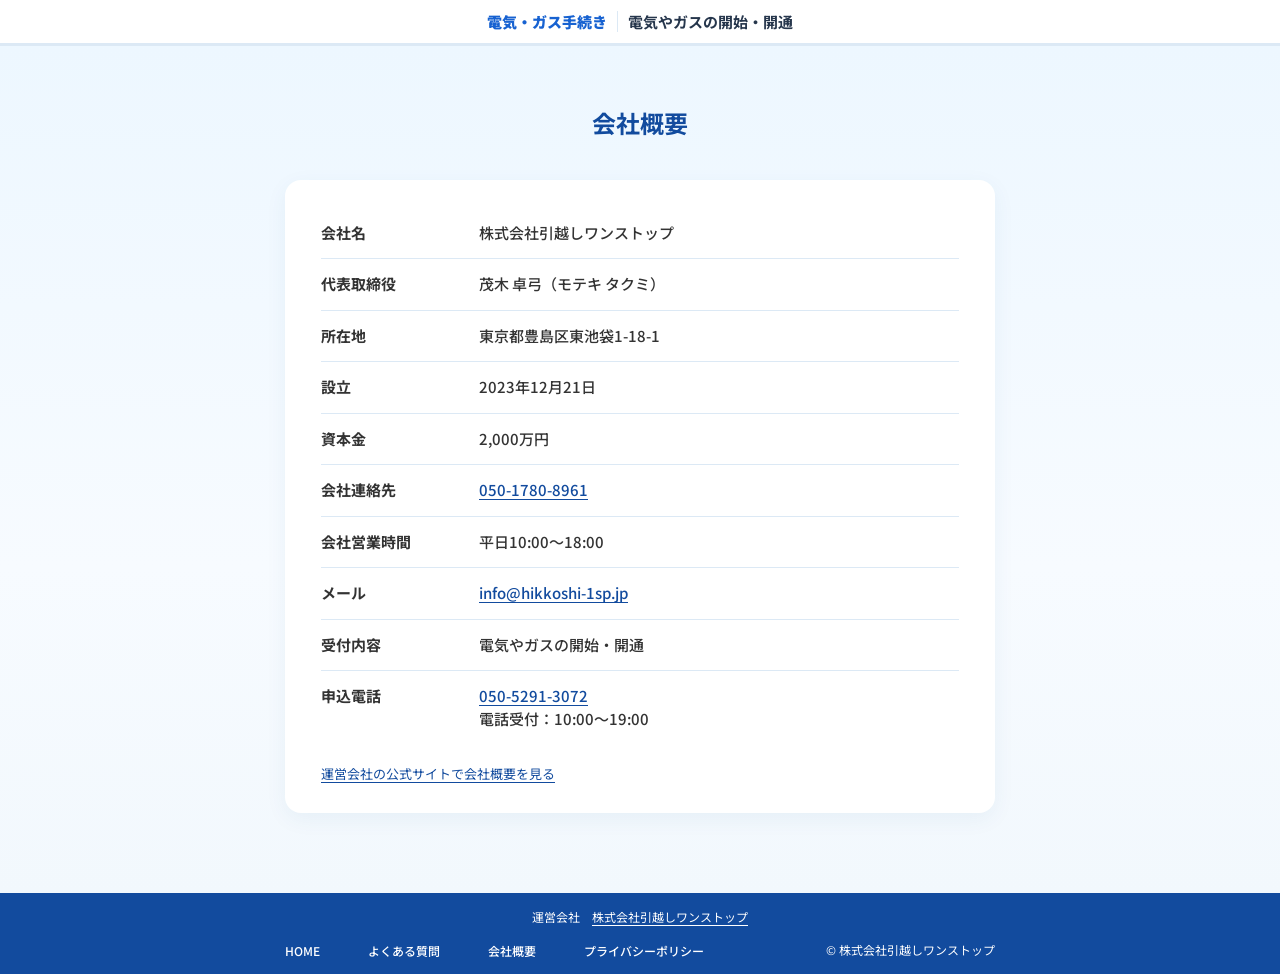
==== company/index.html @ e58f7c4e "Broaden opening copy and add temporary electricity routing" ====
<!doctype html>
<html lang="ja">

	<head>
<script src="../js/contact-route.js?v=2"></script>
<link rel="stylesheet" href="../css/contact-route.css?v=2">

		<meta charset="utf-8">
		<meta http-equiv="X-UA-Compatible" content="IE=edge">
		<meta name="viewport" content="width=device-width,initial-scale=1">
		<meta name="format-detection" content="telephone=no">
		<title>会社概要｜電気・ガス手続き</title>
		<meta content="運営会社・株式会社引越しワンストップの会社情報と、電気やガスの開始・開通受付窓口をご案内します。" name="description">
		<meta content="" name="keywords">
		<meta name="robots" content="index,follow">
		<meta property="og:type" content="website">
		<meta property="og:title" content="電気やガスの開始・開通｜Web・電話で受付">
		<meta property="og:site_name" content="電気やガスの開始・開通｜Web・電話で受付">
		<meta property="og:description" content="電気やガスの開始・開通をWeb・電話で受付。引越し・新居の利用開始や、ハウスクリーニング・物件清掃・空き家管理などの短期間の通電もご相談いただけます。">
		<link rel="stylesheet" href="../css/fonts.css">
		<link rel="stylesheet" href="../css/style.css">
		<link rel="stylesheet" href="../css/fresh.css?v=3">
		<link rel="stylesheet" href="../css/operator.css?v=2">
<link rel="canonical" href="https://hikkoshi-moveon.com/company/">
<meta property="og:url" content="https://hikkoshi-moveon.com/company/">
<link rel="stylesheet" href="../css/submission.css?v=2">
<link rel="icon" type="image/svg+xml" href="../img/denki.svg">
	<script>
(function(w,d){
  if(!['hikkoshi-moveon.com','www.hikkoshi-moveon.com'].includes(w.location.hostname))return;
  w.dataLayer=w.dataLayer||[];
  w.dataLayer.push({'gtm.start':new Date().getTime(),event:'gtm.js'});
  var s=d.createElement('script');s.async=true;s.src='https://www.googletagmanager.com/gtm.js?id=GTM-NSDBHPNR';
  d.head.appendChild(s);
})(window,document);
</script>
</head>

	<body class="second">
		<header class="l-header" id="top"><a class="l-header--mainTxt" href="../">電気・ガス手続き<span class="l-header--subTxt">電気やガスの開始・開通</span></a></header>
		<main class="company-page operator-page"><section class="company-page__section">
  <div class="company-page__titleWrap"><h1 class="company-page__title">会社概要</h1></div>
  <div class="company-page__itemsWrap"><div class="company-page__items"><dl class="company-page__item"><dt class="company-page__ttl">会社名</dt><dd class="company-page__content">株式会社引越しワンストップ</dd></dl>
<dl class="company-page__item"><dt class="company-page__ttl">代表取締役</dt><dd class="company-page__content">茂木 卓弓（モテキ タクミ）</dd></dl>
<dl class="company-page__item"><dt class="company-page__ttl">所在地</dt><dd class="company-page__content">東京都豊島区東池袋1-18-1</dd></dl>
<dl class="company-page__item"><dt class="company-page__ttl">設立</dt><dd class="company-page__content">2023年12月21日</dd></dl>
<dl class="company-page__item"><dt class="company-page__ttl">資本金</dt><dd class="company-page__content">2,000万円</dd></dl>
<dl class="company-page__item"><dt class="company-page__ttl">会社連絡先</dt><dd class="company-page__content"><a href="tel:050-1780-8961">050-1780-8961</a></dd></dl>
<dl class="company-page__item"><dt class="company-page__ttl">会社営業時間</dt><dd class="company-page__content">平日10:00〜18:00</dd></dl>
<dl class="company-page__item"><dt class="company-page__ttl">メール</dt><dd class="company-page__content"><a href="mailto:info@hikkoshi-1sp.jp">info@hikkoshi-1sp.jp</a></dd></dl>
<dl class="company-page__item"><dt class="company-page__ttl">受付内容</dt><dd class="company-page__content">電気やガスの開始・開通</dd></dl>
<dl class="company-page__item" data-application-phone><dt class="company-page__ttl">申込電話</dt><dd class="company-page__content"><a href="tel:050-5291-3072">050-5291-3072</a><br>電話受付：10:00〜19:00</dd></dl>
    <p class="operator-page__source"><a href="https://hikkoshi-1sp.jp/#slide9">運営会社の公式サイトで会社概要を見る</a></p>
  </div></div>
</section></main>
		<footer class="l-footer">
			<p class="l-footer__operator">運営会社　<a href="https://hikkoshi-1sp.jp/" data-operator-url><span data-operator-name>株式会社引越しワンストップ</span></a></p>
<div class="l-footer__inner">
				<div class="l-footer__contents"><a class="l-footer__content" href="../">HOME</a><a class="l-footer__content" href="../faq/">よくある質問</a><a class="l-footer__content" href="../company/">会社概要</a><a class="l-footer__content" href="../privacy/" target="_blank" rel="noopener noreferrer">プライバシーポリシー</a></div><p class="l-footer__copyright"><small>© <span data-operator-name>株式会社引越しワンストップ</span></small></p>
			</div>
		</footer>
			<script src="../js/site-config.js?v=6" defer></script>
		<script src="../js/production.js?v=1" defer></script>
<script src="../js/browser-state.js?v=3" defer></script>
<script src="../js/app.js?v=6" defer></script>
	<script src="../js/analytics.js?v=1" defer></script>
</body>

</html>
---- css/contact-route.css ----
html.is-current-contract .contact-actions__button--phone,
html.is-current-contract [data-phone-call],
html.is-current-contract [data-sticky-phone],
html.is-current-contract .form-phone,
html.is-current-contract [data-application-phone],
html.is-current-contract .contact-hours,
html.is-current-contract .phone-guidance__schedule,
html.is-current-contract a[href^="tel:050-5291-3072"],
html.is-current-contract a[href^="tel:05052913072"],
html.is-current-contract .contact-lead--standard,
html.is-current-contract .contact-box {
  display: none !important;
}

html.is-current-contract .sticky-cta {
  grid-template-columns: minmax(0, 1fr);
}

.contact-lead--current {
  display: none;
}

html.is-current-contract .contact-lead--current {
  display: block;
}

.temporary-notice { display: none; }
html.is-temporary-use .temporary-notice { display: block; margin: 18px auto; padding: 14px 16px; border: 1px solid #edd3a9; border-radius: 14px; color: var(--fresh-ink); background: #fff8ea; font-size: 13px; line-height: 1.7; }
.temporary-notice strong { color: #9f5b09; }
.temporary-notice p { margin-top: 6px; }
.top-mainVisual > .temporary-notice { width: calc(100% - 40px); max-width: 510px; }
.form-page > .temporary-notice, .confirm-page > .temporary-notice { width: min(calc(100% - 32px), 710px); }
---- css/fonts.css ----
@font-face {
  font-family: 'Noto Sans JP';
  font-style: normal;
  font-weight: 400;
  font-display: swap;
  src: url(../fonts/-F6jfjtqLzI2JPCgQBnw7HFyzSD-AsregP8VFBEj75s.ttf) format('truetype');
}
@font-face {
  font-family: 'Noto Sans JP';
  font-style: normal;
  font-weight: 500;
  font-display: swap;
  src: url(../fonts/-F6jfjtqLzI2JPCgQBnw7HFyzSD-AsregP8VFCMj75s.ttf) format('truetype');
}
@font-face {
  font-family: 'Noto Sans JP';
  font-style: normal;
  font-weight: 700;
  font-display: swap;
  src: url(../fonts/-F6jfjtqLzI2JPCgQBnw7HFyzSD-AsregP8VFPYk75s.ttf) format('truetype');
}
@font-face {
  font-family: 'Noto Sans JP';
  font-style: normal;
  font-weight: 900;
  font-display: swap;
  src: url(../fonts/-F6jfjtqLzI2JPCgQBnw7HFyzSD-AsregP8VFLgk75s.ttf) format('truetype');
}
@font-face {
  font-family: 'Poppins';
  font-style: normal;
  font-weight: 400;
  font-display: swap;
  src: url(../fonts/pxiEyp8kv8JHgFVrFJA.ttf) format('truetype');
}
@font-face {
  font-family: 'Poppins';
  font-style: normal;
  font-weight: 600;
  font-display: swap;
  src: url(../fonts/pxiByp8kv8JHgFVrLEj6V1s.ttf) format('truetype');
}
---- css/style.css ----
@charset "utf-8";
/* Reference CSS retained for matching the analyzed landing page. */
/* ==========================================================================
 Foundation
========================================================================== */
p,
h1,
h2,
h3,
dl,
dd {
  margin: 0;
}
button {
  padding: 0;
  border: none;
}
button:focus {
  outline: none;
}
button:hover {
  cursor: pointer;
}
body {
  margin: 0;
}
ul,
ol {
  padding: 0;
  margin: 0;
  list-style: none;
}
em {
  font-style: normal;
}
img {
  vertical-align: top;
}

* {
  -webkit-box-sizing: border-box;
          box-sizing: border-box;
  color: #333;
  scroll-behavior: smooth;
}
body {
  font-family: "Noto Sans JP", -apple-system, BlinkMacSystemFont, "Helvetica Neue", YuGothic, Hiragino Kaku Gothic ProN, Arial, "メイリオ", Meiryo, sans-serif;
  -webkit-text-size-adjust: 100%;
}
body.is-fixed {
  position: fixed;
}
a {
  cursor: pointer;
}
table {
  border-collapse: collapse;
}
dl {
  display: -webkit-box;
  display: -ms-flexbox;
  display: flex;
  -ms-flex-wrap: wrap;
      flex-wrap: wrap;
}
ul {
  list-style: none;
}
select,
textarea {
  background-color: #fff;
}
select::-ms-expand {
  display: none;
}
.selectMain__placeholder {
  display: none;
}
.item--pc {
  display: none;
}
@media screen and (min-width: 767px) {
  .item--pc {
    display: block;
  }
}
.item--sp {
  display: block;
}
@media screen and (min-width: 767px) {
  .item--sp {
    display: none;
  }
}
/* ==========================================================================
 Layout
========================================================================== */
.l-header {
  padding: 10px 10px 8px;
  border-bottom: 2px solid #004097;
}
@media screen and (min-width: 767px) {
  .l-header {
    padding: 11px 10px 11px;
    border-bottom: 3px solid #004097;
  }
}
.l-header--mainTxt {
  display: block;
  text-decoration: none;
  text-align: center;
  font-weight: 700;
  font-size: 12px;
  color: #004097;
  line-height: 1.4;
}
@media screen and (min-width: 767px) {
  .l-header--mainTxt {
    font-weight: 900;
    font-size: 15px;
  }
}
.l-header--mainTxt > span {
  margin-left: 10px;
  padding-left: 10px;
  border-left: 1px solid #004097;
  color: #333;
}
@media screen and (min-width: 767px) {
  .l-header--mainTxt > span {
    font-weight: 700;
  }
}
.l-footer {
  padding: 15px 20px;
  background: #004097;
}
@media screen and (min-width: 767px) {
  .l-footer {
    padding: 14px 20px;
  }
}
@media screen and (min-width: 767px) {
  .l-footer__inner {
    display: -webkit-box;
    display: -ms-flexbox;
    display: flex;
    -webkit-box-pack: justify;
        -ms-flex-pack: justify;
            justify-content: space-between;
    width: 100%;
    max-width: 710px;
    height: 18px;
    margin: 0 auto;
  }
}
.l-footer__contents {
  width: -webkit-fit-content;
  width: -moz-fit-content;
  width: fit-content;
  margin: 0 auto;
}
@media screen and (min-width: 767px) {
  .l-footer__contents {
    display: -webkit-box;
    display: -ms-flexbox;
    display: flex;
    height: 18px;
    margin: 0;
  }
}
.l-footer__content {
  display: inline-block;
  font-size: 11px;
  line-height: 1.5;
  color: #fff;
  text-decoration: none;
}
@media screen and (min-width: 767px) {
  .l-footer__content {
    font-weight: 500;
    font-size: 12px;
  }
}
.l-footer__content:not(:first-of-type) {
  margin-left: 23px;
}
@media screen and (min-width: 767px) {
  .l-footer__content:not(:first-of-type) {
    margin-left: 48px;
  }
}
.l-footer__content:hover {
  opacity: 0.8;
}
.l-footer__copyright {
  text-align: center;
  margin-top: 13px;
}
@media screen and (min-width: 767px) {
  .l-footer__copyright {
    margin-top: 0;
  }
}
.l-footer__copyright > small {
  font-size: 8px;
  color: #fff;
  line-height: 1.4;
}
@media screen and (min-width: 767px) {
  .l-footer__copyright > small {
    display: block;
    font-size: 12px;
  }
}
/* ==========================================================================
 Object
========================================================================== */
/* -----------------------------------------------------------------
 Component
----------------------------------------------------------------- */
.c-buttonPrimary {
  display: -webkit-box;
  display: -ms-flexbox;
  display: flex;
  -webkit-box-align: center;
      -ms-flex-align: center;
          align-items: center;
  -webkit-box-pack: center;
      -ms-flex-pack: center;
          justify-content: center;
  width: 100%;
  max-width: 335px;
  padding: 15px 65px 15px 39px;
  background: -webkit-gradient(linear, left top, left bottom, from(#004097), to(#0e376f));
  background: linear-gradient(180deg, #004097 0%, #0e376f 100%);
  border-radius: 5px;
  text-decoration: none;
}
.c-buttonPrimary:hover {
  opacity: 0.8;
}
@media screen and (min-width: 767px) {
  .c-buttonPrimary {
    padding: 21px 52px 20px 52px;
    max-width: 100%;
  }
}
.c-buttonPrimary--line {
  background: -webkit-gradient(linear, left top, left bottom, from(#06c755), to(#14984a));
  background: linear-gradient(180deg, #06c755 0%, #14984a 100%);
}
.c-buttonPrimary__txt {
  margin-left: 19px;
}
.c-buttonPrimary__txt > h2 {
  color: #fff;
  font-weight: 700;
  font-size: 20px;
  line-height: 1.4;
}
.c-buttonPrimary__txt > p {
  margin-top: 3px;
  color: #fff;
  font-weight: 400;
  font-size: 10px;
  line-height: 1.4;
}
.c-buttonPrimary__highlight {
  display: inline-block;
  padding: 3px 5px;
  margin: 0 2px;
  background: #fff;
  color: #0b3978;
  font-weight: 700;
  border-radius: 4px;
}
.c-buttonPrimary--newContract {
  max-width: 640px;
  min-height: 65px;
  padding: 13px 16px;
  border-radius: 50px;
  display: -webkit-box;
  display: -ms-flexbox;
  display: flex;
  -webkit-box-align: center;
      -ms-flex-align: center;
          align-items: center;
  -webkit-box-pack: justify;
      -ms-flex-pack: justify;
          justify-content: space-between;
  gap: 16px;
}
@media screen and (min-width: 767px) {
  .c-buttonPrimary--newContract {
    max-width: 640px;
    min-height: 86px;
    height: 86px;
    padding: 20px 24px;
  }
}
.c-buttonPrimary--newContract .c-buttonPrimary__inner {
  display: -webkit-box;
  display: -ms-flexbox;
  display: flex;
  -webkit-box-orient: vertical;
  -webkit-box-direction: normal;
      -ms-flex-direction: column;
          flex-direction: column;
  -webkit-box-align: center;
      -ms-flex-align: center;
          align-items: center;
  gap: 2px;
  -webkit-box-flex: 1;
      -ms-flex: 1;
          flex: 1;
  min-width: 0;
}
@media screen and (min-width: 767px) {
  .c-buttonPrimary--newContract .c-buttonPrimary__inner {
    gap: 4px;
  }
}
.c-buttonPrimary--newContract .c-buttonPrimary__row {
  display: -webkit-box;
  display: -ms-flexbox;
  display: flex;
  -webkit-box-align: center;
      -ms-flex-align: center;
          align-items: center;
  gap: 8px;
  -ms-flex-wrap: nowrap;
      flex-wrap: nowrap;
}
.c-buttonPrimary--newContract .c-buttonPrimary__mainTxt {
  color: #fff;
  font-weight: 700;
  font-size: 16px;
  line-height: 1.1;
  margin: 0;
  white-space: nowrap;
}
@media screen and (min-width: 767px) {
  .c-buttonPrimary--newContract .c-buttonPrimary__mainTxt {
    font-size: 20px;
    line-height: 1.4;
  }
}
.c-buttonPrimary--newContract .c-buttonPrimary__subTxt {
  color: #fff;
  font-weight: 400;
  font-size: 10px;
  line-height: 1.4;
  margin: 0;
}
@media screen and (min-width: 767px) {
  .c-buttonPrimary--newContract .c-buttonPrimary__subTxt {
    font-size: 12px;
    line-height: 1.17;
  }
}
.c-buttonPrimary--newContract .c-buttonPrimary__highlight {
  margin: 0;
  -ms-flex-negative: 0;
      flex-shrink: 0;
  font-size: 13px;
  line-height: 1.1;
}
@media screen and (min-width: 767px) {
  .c-buttonPrimary--newContract .c-buttonPrimary__highlight {
    font-size: 16px;
    line-height: 1.1;
  }
}
.c-buttonPrimary__arrow {
  display: inline-block;
  width: 6.2px;
  height: 12.4px;
  -ms-flex-negative: 0;
      flex-shrink: 0;
  border: none;
  -o-object-fit: contain;
     object-fit: contain;
  vertical-align: middle;
}
@media screen and (min-width: 767px) {
  .c-buttonPrimary__arrow {
    width: 8.25px;
    height: 16.5px;
  }
}
.c-buttonSecondary {
  position: relative;
  display: block;
  width: 100%;
  max-width: 175px;
  padding: 14px 40px 14px 24px;
  border: 1px solid #004097;
  border-radius: 5px;
  text-decoration: none;
  font-size: 12px;
  line-height: 1.4;
  color: #004097;
}
.c-buttonSecondary:after {
  position: absolute;
  content: "";
  top: 50%;
  right: 26px;
  width: 6px;
  height: 6px;
  border-top: 0.5px solid #004097;
  border-right: 0.5px solid #004097;
  -webkit-transform: rotate(45deg) translateY(-50%);
          transform: rotate(45deg) translateY(-50%);
}
.c-buttonSecondary:hover {
  opacity: 0.8;
}
.c-faq {
  width: 100%;
  max-width: 335px;
}
@media screen and (min-width: 767px) {
  .c-faq {
    max-width: 710px;
  }
}
.c-faq__content {
  width: inherit;
}
.c-faq__content:not(:first-of-type) {
  margin-top: 22px;
}
@media screen and (min-width: 767px) {
  .c-faq__content:not(:first-of-type) {
    margin-top: 20px;
  }
}
.c-faq__que {
  position: relative;
  width: inherit;
  padding: 10px 20px 10px 54px;
  background: #fff;
  border-radius: 5px 5px 0 0;
  font-weight: 700;
  font-size: 14px;
  line-height: 1.4;
}
@media screen and (min-width: 767px) {
  .c-faq__que {
    padding: 18px 20px 19px 60px;
    font-size: 16px;
  }
}
.c-faq__que::before {
  position: absolute;
  content: "";
  left: 20px;
  width: 24px;
  height: 24px;
  background: #b0b0b0;
  border-radius: 50%;
}
@media screen and (min-width: 767px) {
  .c-faq__que::before {
    width: 30px;
    height: 30px;
  }
}
.c-faq__que::after {
  position: absolute;
  content: "";
  background-image: url("../img/que.svg");
  background-repeat: no-repeat;
  background-size: 11px 14px;
  top: 15px;
  left: 26px;
  width: 11px;
  height: 14px;
}
@media screen and (min-width: 767px) {
  .c-faq__que::after {
    background-size: 13px 19px;
    top: 23px;
    left: 28px;
    width: 13px;
    height: 19px;
  }
}
.c-faq__ans {
  position: relative;
  width: inherit;
  padding: 10px 20px 10px 54px;
  background: #eceff4;
  border-radius: 0 0 5px 5px;
  font-size: 13px;
  line-height: 1.4;
}
@media screen and (min-width: 767px) {
  .c-faq__ans {
    padding: 18px 20px 20px 60px;
    font-size: 15px;
  }
}
.c-faq__ans::before {
  position: absolute;
  content: "";
  left: 20px;
  width: 24px;
  height: 24px;
  background: #004097;
  border-radius: 50%;
}
@media screen and (min-width: 767px) {
  .c-faq__ans::before {
    width: 30px;
    height: 30px;
  }
}
.c-faq__ans:after {
  position: absolute;
  content: "";
  background-image: url("../img/ans.svg");
  background-repeat: no-repeat;
  background-size: 11px 14px;
  top: 15px;
  left: 26px;
  width: 11px;
  height: 14px;
}
@media screen and (min-width: 767px) {
  .c-faq__ans:after {
    background-size: 12px 19px;
    top: 23px;
    left: 29px;
    width: 12px;
    height: 19px;
  }
}
.formRow {
  display: -webkit-box;
  display: -ms-flexbox;
  display: flex;
  -webkit-box-align: baseline;
      -ms-flex-align: baseline;
          align-items: baseline;
  -ms-flex-wrap: nowrap;
      flex-wrap: nowrap;
  padding: 10px 0 20px;
}
.formRow:last-of-type {
  border-bottom: 0;
  padding-bottom: 0;
  margin-bottom: 40px;
}
.formRow--select {
  padding: 15px 0;
}
.formRow--select:last-of-type {
  border-bottom: 0;
  padding-bottom: 0;
  margin-bottom: 30px;
}
.formRow__que {
  height: auto;
  width: 100%;
  max-width: 280px;
  display: -webkit-box;
  display: -ms-flexbox;
  display: flex;
  -webkit-box-align: center;
      -ms-flex-align: center;
          align-items: center;
}
.formRow__que--secondary {
  width: 100%;
  height: auto;
  display: -webkit-box;
  display: -ms-flexbox;
  display: flex;
  -webkit-box-align: center;
      -ms-flex-align: center;
          align-items: center;
}
.formRow__que__main {
  font-size: 20px;
  text-align: left;
  font-weight: normal;
}
.formRow__que__main--secondary {
  margin-left: 15px;
  font-size: 20px;
}
.formRow__que__label--required,
.formRow__que__label--any {
  display: -webkit-box;
  display: -ms-flexbox;
  display: flex;
  width: 70px;
  height: 32px;
  -webkit-box-pack: center;
      -ms-flex-pack: center;
          justify-content: center;
  -webkit-box-align: center;
      -ms-flex-align: center;
          align-items: center;
  border-radius: 6px;
  color: #fff;
  border: none;
  font-size: 14px;
}
.formRow__que__label--required {
  background: #f97d7d;
  margin-right: 15px;
}
.formRow__que__label--any {
  background: #7eb800;
  margin-right: 15px;
}
.formRow__ans {
  display: -webkit-box;
  display: -ms-flexbox;
  display: flex;
  -ms-flex-wrap: wrap;
      flex-wrap: wrap;
  -webkit-box-align: center;
      -ms-flex-align: center;
          align-items: center;
  padding-left: 10px;
  width: 100%;
  min-width: 504px;
  -webkit-box-pack: justify;
      -ms-flex-pack: justify;
          justify-content: space-between;
}
.formRow__ans--select {
  display: -webkit-box;
  display: -ms-flexbox;
  display: flex;
  -ms-flex-wrap: wrap;
      flex-wrap: wrap;
  -webkit-box-align: center;
      -ms-flex-align: center;
          align-items: center;
  width: 100%;
}
.formRow__que__annotation {
  color: #808080;
}
.inputMain,
.inputSecondary,
.selectMain,
.selectSecondary,
.selectTertiary {
  height: 50px;
  padding: 0 19px;
  border-radius: 3px;
  border: 1px solid #b1b1b1;
  font-size: 16px;
  font-family: inherit;
}
.inputMain::-webkit-input-placeholder,
.inputSecondary::-webkit-input-placeholder,
.selectMain::-webkit-input-placeholder,
.selectSecondary::-webkit-input-placeholder,
.selectTertiary::-webkit-input-placeholder {
  color: #c4c4c4;
}
.inputMain::-moz-placeholder,
.inputSecondary::-moz-placeholder,
.selectMain::-moz-placeholder,
.selectSecondary::-moz-placeholder,
.selectTertiary::-moz-placeholder {
  color: #c4c4c4;
}
.inputMain::-ms-input-placeholder,
.inputSecondary::-ms-input-placeholder,
.selectMain::-ms-input-placeholder,
.selectSecondary::-ms-input-placeholder,
.selectTertiary::-ms-input-placeholder {
  color: #c4c4c4;
}
.inputMain::placeholder,
.inputSecondary::placeholder,
.selectMain::placeholder,
.selectSecondary::placeholder,
.selectTertiary::placeholder {
  color: #c4c4c4;
}
.inputMain {
  width: 100%;
}
.inputSecondary {
  width: 162px;
}
.selectMain {
  width: 100%;
}
.selectBox,
.selectBox--short {
  position: relative;
}
.selectBox:after,
.selectBox--short:after {
  content: '';
  display: block;
  position: absolute;
  top: 50%;
  -webkit-transform: translateY(-50%);
          transform: translateY(-50%);
  width: 0;
  height: 0;
  border-top: 11px solid #393939;
  border-right: 7px solid transparent;
  border-left: 7px solid transparent;
}
.selectBox {
  width: 100%;
}
.selectBox:after {
  right: 25px;
}
.selectBox--short:after {
  right: 14px;
}
.selectSecondary {
  width: 140px;
}
.selectTertiary {
  width: 70px;
}
.formRow__ans__chara {
  display: inline-block;
  font-weight: bold;
  height: 23px;
  margin: 0 28.6px 0 12px;
}
.radioSet {
  margin-right: 50px;
  display: -webkit-box;
  display: -ms-flexbox;
  display: flex;
  -webkit-box-align: center;
      -ms-flex-align: center;
          align-items: center;
}
.radioSet__button {
  margin-right: 15px;
}
.textareaMain {
  width: 100%;
  height: 200px;
  padding: 10px;
  border: 1px solid #b1b1b1;
  border-radius: 3px;
  font-size: 16px;
}
.textareaMain::-webkit-input-placeholder {
  font-size: 16px;
  color: #b7b7b7;
}
.textareaMain::-moz-placeholder {
  font-size: 16px;
  color: #b7b7b7;
}
.textareaMain::-ms-input-placeholder {
  font-size: 16px;
  color: #b7b7b7;
}
.textareaMain::placeholder {
  font-size: 16px;
  color: #b7b7b7;
}
.formErrorTxt {
  color: #f00;
  margin-left: 10px;
  display: none;
}
.formErrorTxtSecondary {
  color: #f00;
  margin-left: 10px;
}
.form__caution {
  margin-top: 45px;
  font-size: 16px;
}
.formSection__info {
  margin-top: 10px;
}
.formSection__info__head {
  font-size: 12px;
  font-weight: bold;
}
.formSection__info__txt {
  font-size: 12px;
  margin-top: 8px;
}
@media screen and (max-width: 960px) {
  .formRow {
    -webkit-box-orient: vertical;
    -webkit-box-direction: normal;
        -ms-flex-direction: column;
            flex-direction: column;
    padding: 0 0 21.5px;
    margin-bottom: 0;
    -webkit-box-align: start;
        -ms-flex-align: start;
            align-items: flex-start;
    width: 100%;
  }
  .formRow:last-of-type {
    padding-bottom: 50px;
    margin-bottom: 0;
  }
  .formRowfirst-of-type {
    padding-top: 0;
  }
  .formRow__que {
    margin-top: 0;
    padding: 0 17px;
  }
  .formRow__ans {
    max-width: none;
    padding: 0 17px;
    margin-top: 12.5px;
    min-width: 0;
  }
  .formRow__que__main {
    margin-left: 15px;
    font-weight: bold;
  }
  .formRow__que__main--secondary {
    margin-left: 0px;
    margin-right: 15px;
    width: 80%;
    text-align: left;
    font-size: 14px;
  }
}
@media screen and (max-width: 767px) {
  .formRow__que__label--required {
    width: 40px;
    height: 20px;
    font-size: 12px;
    line-height: 20px;
  }
  .formRow__que__label--any {
    width: 45px;
    height: 20px;
    font-size: 10px;
    line-height: 20px;
  }
  .formRow__que__main {
    font-size: 14px;
    margin-left: 0;
    margin-right: 15px;
    font-weight: bold;
  }
  .formRow__ans {
    max-width: none;
    padding: 0 17px;
    margin-top: 12.5px;
    min-width: 0;
  }
  .formRow__ans__chara {
    margin: 0 17px 0 5px;
  }
  .formRow__ans__chara:last-of-type {
    margin-right: 0;
  }
  .inputMain,
  .inputSecondary,
  ._selectBase,
  .selectMain {
    font-size: 14px;
  }
  .inputSecondary {
    width: 100%;
  }
  .selectSecondary {
    width: 97px;
  }
  .selectTertiary {
    width: 55.5px;
  }
  .radioSet {
    margin-right: 0;
    font-size: 16px;
  }
  .radioSet:first-of-type {
    margin: 0 130px 5px 0;
  }
  .radioSet__button {
    margin-right: 15px;
  }
  .textareaMain {
    height: 188.8px;
  }
  .formRow__que--secondary {
    width: 100%;
    width: 100%;
    height: auto;
    margin: 10px auto;
    padding: 0 27px;
    display: -webkit-box;
    display: -ms-flexbox;
    display: flex;
    -webkit-box-pack: justify;
        -ms-flex-pack: justify;
            justify-content: space-between;
  }
  .formRow__que__annotation {
    font-size: 12px;
  }
}
.c-tel {
  display: none;
}
@media screen and (min-width: 767px) {
  .c-tel {
    display: -webkit-box;
    display: -ms-flexbox;
    display: flex;
    -webkit-box-pack: center;
        -ms-flex-pack: center;
            justify-content: center;
    -webkit-box-align: center;
        -ms-flex-align: center;
            align-items: center;
    width: 100%;
    max-width: 345px;
    height: 86px;
    padding: 10px 33px 9px 33px;
    background: #fff;
    border-radius: 5px;
  }
}
.c-tel__txt {
  margin-left: 20px;
}
.c-tel__txt > h2 {
  font-weight: 700;
  font-size: 14px;
  line-height: 1.4;
  color: #004097;
}
.c-tel__txt > p:nth-of-type(1) {
  font-weight: 700;
  font-size: 20px;
  line-height: 1.4;
  color: #004097;
}
.c-tel__txt > p:nth-of-type(1) > span {
  margin-left: 10px;
  font-weight: 700;
  font-size: 11px;
  line-height: 1.4;
  color: #004097;
}
.c-tel__txt > p:nth-of-type(2) {
  margin-top: 2px;
  font-size: 10px;
  line-height: 1.4;
  color: #333;
}
.c-telCta {
  width: 100%;
  max-width: 335px;
  padding: 15px 24px;
  background: #fff;
  border-radius: 5px;
}
@media screen and (min-width: 767px) {
  .c-telCta {
    max-width: 710px;
    padding: 12px 24px;
  }
}
.c-telCta__title {
  font-weight: 700;
  font-size: 15px;
  color: #333;
  line-height: 1.4;
  text-align: center;
}
.c-telCta__number {
  display: -webkit-box;
  display: -ms-flexbox;
  display: flex;
  -webkit-box-pack: center;
      -ms-flex-pack: center;
          justify-content: center;
  -webkit-box-align: center;
      -ms-flex-align: center;
          align-items: center;
  margin-top: 10px;
}
@media screen and (min-width: 767px) {
  .c-telCta__number {
    margin-top: 4px;
    margin-right: 11px;
  }
}
@media screen and (min-width: 767px) {
  .c-telCta__number > img {
    width: 30px;
    height: 30px;
  }
}
.c-telCta__number > p {
  margin-left: 10px;
  font-weight: 700;
  font-size: 24px;
  line-height: 1.4;
  color: #004097;
}
@media screen and (min-width: 767px) {
  .c-telCta__number > p {
    margin-left: 11px;
    font-size: 32px;
  }
}
.c-telCta__time {
  font-size: 12px;
  line-height: 1.4;
  color: #333;
  text-align: center;
}
@media screen and (min-width: 767px) {
  .c-telCta__time {
    font-size: 15px;
  }
}
.c-telCta__buttonWrap {
  width: 100%;
  max-width: 261px;
  margin: 15px auto 0;
}
.c-telCta__button {
  display: block;
  width: 100%;
  max-width: 287px;
  margin: 15px auto 0;
  padding: 10px 5px;
  background: -webkit-gradient(linear, left top, left bottom, from(#004097), to(#0e376f));
  background: linear-gradient(180deg, #004097 0%, #0e376f 100%);
  border-radius: 5px;
  text-decoration: none;
  font-weight: 700;
  font-size: 18px;
  line-height: 1.4;
  color: #fff;
  text-align: center;
}
.c-telCta__button:hover {
  opacity: 0.8;
}
@media screen and (min-width: 767px) {
  .c-telCta__button {
    display: none;
  }
}
/* -----------------------------------------------------------------
 Project
----------------------------------------------------------------- */
/* -----------------------------------------------------------------
 Utility
----------------------------------------------------------------- */
.confirmArea.is-open {
  color: #ffc0cb;
}
.confirmArea.is-fixed {
  color: #008000;
}
/* -----------------------------------------------------------------
 Pages
----------------------------------------------------------------- */
.top-contact__contents {
  display: -webkit-box;
  display: -ms-flexbox;
  display: flex;
  -webkit-box-orient: vertical;
  -webkit-box-direction: normal;
      -ms-flex-direction: column;
          flex-direction: column;
  -webkit-box-align: center;
      -ms-flex-align: center;
          align-items: center;
}
.top-contact__contents:not(:first-of-type) {
  margin-top: 10px;
}
@media screen and (min-width: 767px) {
  .top-contact__contents:not(:first-of-type) {
    margin-top: 20px;
  }
}
@media screen and (min-width: 767px) {
  .top-contact__contents {
    -webkit-box-orient: horizontal;
    -webkit-box-direction: normal;
        -ms-flex-direction: row;
            flex-direction: row;
    -webkit-box-pack: justify;
        -ms-flex-pack: justify;
            justify-content: space-between;
    width: 100%;
    max-width: 711px;
    margin: 0 auto;
  }
}
@media screen and (min-width: 767px) {
  .top-contact__contents--col {
    -webkit-box-orient: vertical;
    -webkit-box-direction: normal;
        -ms-flex-direction: column;
            flex-direction: column;
  }
}
.top-contact__contents--col > .c-buttonPrimary:not(:first-of-type) {
  margin-top: 10px;
}
@media screen and (min-width: 767px) {
  .top-contact__contents--col > .c-buttonPrimary:not(:first-of-type) {
    margin-top: 0;
  }
}
@media screen and (min-width: 767px) {
  .top-contact__contents--col >.c-buttonPrimary--sp {
    display: none;
  }
}
.top-contact__contents--col > .c-tel {
  margin-left: 20px;
}
.top-contact__tel {
  width: 100%;
  max-width: 335px;
  padding: 15px 24px;
  background: #fff;
  border-radius: 5px;
}
@media screen and (min-width: 767px) {
  .top-contact__tel {
    max-width: 710px;
    padding: 12px 24px;
  }
}
.top-contact__telTitleWrap {
  width: -webkit-fit-content;
  width: -moz-fit-content;
  width: fit-content;
  margin: 0 auto;
}
.top-contact__telTitle {
  font-weight: 700;
  font-size: 15px;
  line-height: 1.4;
  color: #333;
}
.top-contact__telDetailWrap {
  display: -webkit-box;
  display: -ms-flexbox;
  display: flex;
  -webkit-box-pack: justify;
      -ms-flex-pack: justify;
          justify-content: space-between;
  -webkit-box-align: center;
      -ms-flex-align: center;
          align-items: center;
  width: 100%;
  max-width: 210px;
  margin: 10px auto 0;
}
@media screen and (min-width: 767px) {
  .top-contact__telDetailWrap {
    max-width: 272px;
    margin: 4px auto 0;
  }
}
@media screen and (min-width: 767px) {
  .top-contact__telDetailWrap > img {
    width: 30px;
    height: auto;
  }
}
.top-contact__telDetailWrap > p {
  font-weight: 700;
  font-size: 24px;
  line-height: 1.4;
  color: #004097;
}
@media screen and (min-width: 767px) {
  .top-contact__telDetailWrap > p {
    font-size: 32px;
  }
}
.top-contact__telNoteWrap {
  width: -webkit-fit-content;
  width: -moz-fit-content;
  width: fit-content;
  margin: 0 auto;
}
.top-contact__telNote {
  font-size: 12px;
  line-height: 1.4;
  color: #333;
}
@media screen and (min-width: 767px) {
  .top-contact__telNote {
    font-size: 15px;
  }
}
.top-contact__telButtonWrap {
  width: 100%;
  max-width: 261px;
  margin: 15px auto 0;
}
.top-contact__telButton {
  display: block;
  background: -webkit-gradient(linear, left top, left bottom, from(#004097), to(#0e376f));
  background: linear-gradient(180deg, #004097 0%, #0e376f 100%);
  border-radius: 5px;
  width: 287px;
  padding: 10px 0;
  text-align: center;
  text-decoration: none;
  font-weight: 700;
  font-size: 18px;
  line-height: 1.4;
  color: #fff;
}
.top-contact__telCenterBtn {
  display: -webkit-inline-box;
  display: -ms-inline-flexbox;
  display: inline-flex;
  -webkit-box-align: center;
      -ms-flex-align: center;
          align-items: center;
  -webkit-box-pack: justify;
      -ms-flex-pack: justify;
          justify-content: space-between;
  width: 100%;
  height: 55px;
  padding: 0 20px 0 67px;
  background: -webkit-gradient(linear, left top, left bottom, from(#004097), to(#0e376f));
  background: linear-gradient(180deg, #004097 0%, #0e376f 100%);
  border-radius: 50px;
  color: #fff;
  font-weight: 700;
  font-size: 16px;
  line-height: 1.1;
  text-decoration: none;
  text-align: center;
  -webkit-box-sizing: border-box;
          box-sizing: border-box;
}
.top-contact__telCenterBtn:hover {
  opacity: 0.8;
}
.top-contact__telCenterBtn__txt {
  color: #fff;
  font-weight: 700;
  text-align: left;
}
.top-contact__telCenterBtn__arrow {
  display: inline-block;
  width: 6.2px;
  height: 12.4px;
  -ms-flex-negative: 0;
      flex-shrink: 0;
  border: none;
  background: transparent url("../img/arrow.svg") center/contain no-repeat;
}
.top-contact__newContractBlock {
  display: -webkit-box;
  display: -ms-flexbox;
  display: flex;
  -webkit-box-orient: vertical;
  -webkit-box-direction: normal;
      -ms-flex-direction: column;
          flex-direction: column;
  -webkit-box-align: center;
      -ms-flex-align: center;
          align-items: center;
  width: 100%;
  max-width: 335px;
  padding: 20px 10px 16px;
  gap: 16px;
  background: #fff;
  border-radius: 5px;
}
@media screen and (min-width: 767px) {
  .top-contact__newContractBlock {
    max-width: 100%;
    padding: 32px 34px 24px;
    gap: 24px;
  }
}
.top-contact__newContractTitle {
  font-weight: 700;
  font-size: 16px;
  line-height: 1.2;
  color: #333;
  margin: 0;
  -ms-flex-item-align: center;
      align-self: center;
  text-align: center;
}
@media screen and (min-width: 767px) {
  .top-contact__newContractTitle {
    font-size: 24px;
    line-height: 1.17;
  }
}
.top-contact__newContractBlock .c-buttonPrimary {
  margin-top: 0;
}
.top-contact__newContractNote {
  font-weight: 300;
  font-size: 12px;
  line-height: 1.4;
  color: #333;
  margin: 0;
  -ms-flex-item-align: center;
      align-self: center;
  text-align: center;
}
@media screen and (min-width: 767px) {
  .top-contact__newContractNote {
    font-size: 15px;
  }
}
.top-contact__currentContractBlock {
  display: -webkit-box;
  display: -ms-flexbox;
  display: flex;
  -webkit-box-orient: vertical;
  -webkit-box-direction: normal;
      -ms-flex-direction: column;
          flex-direction: column;
  -webkit-box-align: center;
      -ms-flex-align: center;
          align-items: center;
  width: 100%;
  max-width: 335px;
  margin-top: 24px;
  padding: 20px 15px 16px;
  gap: 20px;
  background: #fff;
  border-radius: 5px;
}
@media screen and (min-width: 767px) {
  .top-contact__currentContractBlock {
    max-width: 100%;
    padding: 32px 34px 24px;
    gap: 16px;
  }
}
.top-contact__currentContractTitle {
  font-weight: 700;
  font-size: 16px;
  line-height: 1.2;
  color: #333;
  margin: 0;
  -ms-flex-item-align: center;
      align-self: center;
  text-align: center;
}
@media screen and (min-width: 767px) {
  .top-contact__currentContractTitle {
    font-size: 24px;
    line-height: 1.17;
  }
}
.top-contact__currentContractMsg {
  font-weight: 500;
  font-size: 15px;
  line-height: 1.5;
  color: #333;
  margin: 0;
  -ms-flex-item-align: center;
      align-self: center;
  text-align: center;
}
@media screen and (min-width: 767px) {
  .top-contact__currentContractMsg {
    font-weight: 350;
  }
}
.top-contact__currentContractBtns {
  display: -webkit-box;
  display: -ms-flexbox;
  display: flex;
  -webkit-box-orient: vertical;
  -webkit-box-direction: normal;
      -ms-flex-direction: column;
          flex-direction: column;
  -ms-flex-wrap: wrap;
      flex-wrap: wrap;
  -webkit-box-pack: center;
      -ms-flex-pack: center;
          justify-content: center;
  -webkit-box-align: center;
      -ms-flex-align: center;
          align-items: center;
  gap: 16px;
  width: 100%;
  max-width: 261px;
  margin-top: 0;
}
@media screen and (min-width: 767px) {
  .top-contact__currentContractBtns {
    -webkit-box-orient: horizontal;
    -webkit-box-direction: normal;
        -ms-flex-direction: row;
            flex-direction: row;
    max-width: none;
    margin-top: 8px;
    gap: 20px;
  }
}
.top-contact__currentContractBtn {
  display: -webkit-inline-box;
  display: -ms-inline-flexbox;
  display: inline-flex;
  -webkit-box-align: center;
      -ms-flex-align: center;
          align-items: center;
  -webkit-box-pack: center;
      -ms-flex-pack: center;
          justify-content: center;
  width: 100%;
  height: 55px;
  padding: 0 40px;
  background: -webkit-gradient(linear, left top, left bottom, from(#0146a1), to(#053e8a));
  background: linear-gradient(180deg, #0146a1 0%, #053e8a 100%);
  border-radius: 50px;
  color: #fff;
  font-weight: 700;
  font-size: 16px;
  line-height: 1.4;
  text-decoration: none;
  text-align: center;
  -webkit-box-sizing: border-box;
          box-sizing: border-box;
}
.top-contact__currentContractBtn:hover {
  opacity: 0.8;
}
@media screen and (min-width: 767px) {
  .top-contact__currentContractBtn {
    width: 240px;
    height: 60px;
    padding: 0;
  }
}
.top-faq {
  padding: 60px 0;
}
@media screen and (min-width: 767px) {
  .top-faq {
    padding: 80px 0;
  }
}
.top-faq__contentsWrap {
  width: -webkit-fit-content;
  width: -moz-fit-content;
  width: fit-content;
  margin: 20px auto 0;
}
@media screen and (min-width: 767px) {
  .top-faq__contentsWrap {
    margin: 40px auto 0;
  }
}
.top-faq__btnWrap {
  width: -webkit-fit-content;
  width: -moz-fit-content;
  width: fit-content;
  margin: 22px auto 0;
}
@media screen and (min-width: 767px) {
  .top-faq__btnWrap {
    margin: 20px auto 0;
  }
}
.top-flow {
  padding: 60px 0 30px;
}
@media screen and (min-width: 767px) {
  .top-flow {
    padding: 80px 0 60px;
  }
}
.top-flow__contents {
  display: -webkit-box;
  display: -ms-flexbox;
  display: flex;
  -webkit-box-pack: justify;
      -ms-flex-pack: justify;
          justify-content: space-between;
  width: 100%;
  max-width: 335px;
  margin: 21px auto 0;
}
@media screen and (min-width: 767px) {
  .top-flow__contents {
    max-width: 533px;
    margin: 40px auto 0;
  }
}
.top-flow__content {
  display: -webkit-box;
  display: -ms-flexbox;
  display: flex;
  -webkit-box-orient: vertical;
  -webkit-box-direction: normal;
      -ms-flex-direction: column;
          flex-direction: column;
  -webkit-box-align: center;
      -ms-flex-align: center;
          align-items: center;
}
.top-flow__contentTitle {
  font-weight: 700;
  font-size: 14px;
  line-height: 1.4;
  color: #004097;
}
@media screen and (min-width: 767px) {
  .top-flow__contentTitle {
    font-size: 16px;
  }
}
.top-flow__contentImg {
  display: grid;
  place-items: center;
  width: 100%;
  max-width: 72px;
  height: 72px;
  margin-top: 12px;
  background: #fff;
  border-radius: 10px;
}
@media screen and (min-width: 767px) {
  .top-flow__contentImg {
    width: 90px;
    max-width: 90px;
    height: 90px;
    margin-top: 10px;
    border-radius: 5px;
  }
}
.top-flow__contentImg img {
  display: block;
}
.top-flow__contentImg--primary img {
  width: 30px;
  height: 45px;
}
@media screen and (min-width: 767px) {
  .top-flow__contentImg--primary img {
    height: 50px;
  }
}
.top-flow__contentImg--secondary {
  position: relative;
}
.top-flow__contentImg--secondary img {
  width: 40px;
  height: 44px;
}
@media screen and (min-width: 767px) {
  .top-flow__contentImg--secondary img {
    width: 42px;
    height: 46.2px;
  }
}
.top-flow__contentImg--secondary:before {
  position: absolute;
  content: "";
  top: 50%;
  left: -50px;
  width: 10px;
  height: 10px;
  border-top: 2px solid #d9d9d9;
  border-right: 2px solid #d9d9d9;
  -webkit-transform: rotate(45deg) translateY(-50%);
          transform: rotate(45deg) translateY(-50%);
}
@media screen and (min-width: 767px) {
  .top-flow__contentImg--secondary:before {
    left: -70px;
  }
}
.top-flow__contentImg--secondary:after {
  position: absolute;
  content: "";
  top: 50%;
  left: -44px;
  width: 10px;
  height: 10px;
  border-top: 2px solid #d9d9d9;
  border-right: 2px solid #d9d9d9;
  -webkit-transform: rotate(45deg) translateY(-50%);
          transform: rotate(45deg) translateY(-50%);
}
@media screen and (min-width: 767px) {
  .top-flow__contentImg--secondary:after {
    left: -76px;
  }
}
.top-flow__contentImg--tertiary {
  position: relative;
}
.top-flow__contentImg--tertiary img {
  width: 40px;
  height: 40px;
}
@media screen and (min-width: 767px) {
  .top-flow__contentImg--tertiary img {
    width: 45px;
    height: 45px;
  }
}
.top-flow__contentImg--tertiary:before {
  position: absolute;
  content: "";
  top: 50%;
  left: -45px;
  width: 10px;
  height: 10px;
  border-top: 2px solid #d9d9d9;
  border-right: 2px solid #d9d9d9;
  -webkit-transform: rotate(45deg) translateY(-50%);
          transform: rotate(45deg) translateY(-50%);
}
@media screen and (min-width: 767px) {
  .top-flow__contentImg--tertiary:before {
    left: -85px;
  }
}
.top-flow__contentImg--tertiary:after {
  position: absolute;
  content: "";
  top: 50%;
  left: -39px;
  width: 10px;
  height: 10px;
  border-top: 2px solid #d9d9d9;
  border-right: 2px solid #d9d9d9;
  -webkit-transform: rotate(45deg) translateY(-50%);
          transform: rotate(45deg) translateY(-50%);
}
@media screen and (min-width: 767px) {
  .top-flow__contentImg--tertiary:after {
    left: -79px;
  }
}
.top-flow__contentDesc {
  margin-top: 10px;
  font-weight: 400;
  font-size: 14px;
  line-height: 1.4;
  text-align: center;
}
@media screen and (min-width: 767px) {
  .top-flow__contentDesc {
    font-size: 15px;
  }
}
.top-followingBtn {
  display: none;
}
@media screen and (min-width: 767px) {
  .top-followingBtn {
    position: fixed;
    display: block;
    width: -webkit-fit-content;
    width: -moz-fit-content;
    width: fit-content;
    bottom: 50px;
    right: 90px;
  }
}
.top-followingBtn__content {
  position: relative;
  display: inline-block;
  padding: 16px 47px 12px 70px;
  background: #004097;
  border-radius: 5px;
  -webkit-box-shadow: 0 0 1px #fff;
          box-shadow: 0 0 1px #fff;
  color: #fff;
  font-weight: 900;
  font-size: 20px;
  line-height: 1.5;
  text-decoration: none;
}
.top-followingBtn__content:before {
  position: absolute;
  content: "";
  top: 52%;
  left: 41px;
  width: 0;
  height: 0;
  border-style: solid;
  border-width: 0 10px 17px 10px;
  border-color: transparent transparent #fff transparent;
  -webkit-transform: translateY(-50%);
          transform: translateY(-50%);
}
.top-followingBtn__content:hover {
  opacity: 0.8;
}
.top-main {
  padding: 0 20px 60px;
  background: #f5f5f5;
}
@media screen and (min-width: 767px) {
  .top-main {
    padding: 0 20px 80px;
  }
}
.top-mainVisual {
  padding: 50px 0 16px;
}
@media screen and (min-width: 767px) {
  .top-mainVisual {
    padding: 50px 0 24px;
  }
}
.top-mainVisual__imgs {
  display: -webkit-box;
  display: -ms-flexbox;
  display: flex;
  -webkit-box-pack: justify;
      -ms-flex-pack: justify;
          justify-content: space-between;
  width: 100%;
  max-width: 242px;
  margin: 0 auto;
}
@media screen and (min-width: 767px) {
  .top-mainVisual__imgs {
    max-width: 362px;
  }
}
.top-mainVisual__img {
  width: 60px;
}
@media screen and (min-width: 767px) {
  .top-mainVisual__img {
    width: 72px;
  }
}
.top-mainVisual__titleWrap {
  margin-top: 29px;
}
@media screen and (min-width: 767px) {
  .top-mainVisual__titleWrap {
    margin-top: 49px;
  }
}
.top-mainVisual__title {
  font-weight: 700;
  font-size: 20px;
  line-height: 1.4;
  color: #333;
  text-align: center;
}
@media screen and (min-width: 767px) {
  .top-mainVisual__title {
    font-weight: 900;
    font-size: 32px;
  }
}
.top-mainVisual__descWrap {
  margin: 12px auto 0;
}
@media screen and (min-width: 767px) {
  .top-mainVisual__descWrap {
    margin: 20px auto 0;
  }
}
.top-mainVisual__desc {
  display: -webkit-box;
  display: -ms-flexbox;
  display: flex;
  -webkit-box-pack: center;
      -ms-flex-pack: center;
          justify-content: center;
  -webkit-box-align: center;
      -ms-flex-align: center;
          align-items: center;
  width: 100%;
  max-width: 335px;
  margin: auto;
  padding: 16px 16px 16px 27px;
}
@media screen and (min-width: 767px) {
  .top-mainVisual__desc {
    max-width: 710px;
    padding: 17px 16px;
  }
}
.top-mainVisual__desc > p {
  margin-left: 13px;
  font-size: 13px;
  line-height: 1.4;
  color: #000;
}
@media screen and (min-width: 767px) {
  .top-mainVisual__desc > p {
    margin-left: 21px;
    font-size: 15px;
    line-height: 1.6;
  }
}
.top-mainVisual__descImg {
  position: relative;
  margin: auto 0;
}
.top-mainVisual__descImg::after {
  display: inline-block;
  position: absolute;
  content: "";
  top: -5px;
  left: 16px;
  width: 0;
  height: 57px;
  border-left: 3px solid #f00;
  -webkit-transform: rotate(36deg);
          transform: rotate(36deg);
}
.top-tel {
  display: -webkit-box;
  display: -ms-flexbox;
  display: flex;
  -webkit-box-pack: center;
      -ms-flex-pack: center;
          justify-content: center;
}
.top-title {
  font-weight: 700;
  font-size: 20px;
  line-height: 1.4;
  text-align: center;
}
@media screen and (min-width: 767px) {
  .top-title {
    font-weight: 900;
  }
}
.faq-page {
  padding: 0 20px 62px;
  background: #f5f5f5;
}
@media screen and (min-width: 767px) {
  .faq-page {
    padding: 0 20px 100px;
  }
}
.faq-page__section {
  padding-top: 30px;
}
@media screen and (min-width: 767px) {
  .faq-page__section {
    padding-top: 60px;
  }
}
.faq-page__title {
  font-weight: 700;
  font-size: 24px;
  line-height: 1.4;
  color: #004097;
  text-align: center;
}
.faq-page__contentsWrap {
  width: -webkit-fit-content;
  width: -moz-fit-content;
  width: fit-content;
  margin: 20px auto 0;
}
@media screen and (min-width: 767px) {
  .faq-page__contentsWrap {
    margin: 40px auto 0;
  }
}
.company-page {
  padding: 0 20px 345px;
  background: #f5f5f5;
}
@media screen and (min-width: 767px) {
  .company-page {
    padding: 0 20px 400px;
  }
}
.company-page__section {
  padding-top: 30px;
}
@media screen and (min-width: 767px) {
  .company-page__section {
    padding-top: 60px;
  }
}
.company-page__title {
  font-weight: 700;
  font-size: 24px;
  line-height: 1.4;
  color: #004097;
  text-align: center;
}
.company-page__itemsWrap {
  width: -webkit-fit-content;
  width: -moz-fit-content;
  width: fit-content;
  margin: 20px auto 0;
}
@media screen and (min-width: 767px) {
  .company-page__itemsWrap {
    width: 710px;
    margin: 40px auto 0;
  }
}
.company-page__items {
  width: 100%;
  max-width: 335px;
  padding: 20px 24px;
  background: #fff;
  border-radius: 5px;
}
@media screen and (min-width: 767px) {
  .company-page__items {
    max-width: 710px;
    padding: 40px 48px;
  }
}
.company-page__item {
  display: -webkit-box;
  display: -ms-flexbox;
  display: flex;
  -ms-flex-wrap: nowrap;
      flex-wrap: nowrap;
  padding: 12px 10px;
}
@media screen and (min-width: 767px) {
  .company-page__item {
    padding: 16px 16px;
  }
}
.company-page__item:not(:first-of-type) {
  border-top: 1px solid #d8d8d8;
}
.company-page__ttl {
  width: 100%;
  max-width: 60px;
  font-weight: 700;
  font-size: 13px;
  line-height: 1.5;
  color: #333;
}
@media screen and (min-width: 767px) {
  .company-page__ttl {
    font-size: 15px;
  }
}
.company-page__content {
  margin-left: 20px;
  font-weight: 500;
  font-size: 13px;
  color: #333;
  line-height: 1.5;
}
@media screen and (min-width: 767px) {
  .company-page__content {
    margin-left: 80px;
    font-size: 15px;
  }
}
.form-page {
  display: none;
  background: #f5f5f5;
}
.form-page.active {
  display: block;
}
.form-page__section {
  padding: 30px 20px 60px;
}
@media screen and (min-width: 767px) {
  .form-page__section {
    padding: 80px 20px 100px;
  }
}
.form-page__title {
  text-align: center;
  font-weight: 700;
  font-size: 24px;
  line-height: 1.4;
  color: #004097;
}
.form-page__noteWrap {
  display: -webkit-box;
  display: -ms-flexbox;
  display: flex;
  -webkit-box-align: center;
      -ms-flex-align: center;
          align-items: center;
  width: 100%;
  max-width: 315px;
  margin: 30px auto 0;
}
@media screen and (min-width: 767px) {
  .form-page__noteWrap {
    max-width: 474px;
  }
}
.form-page__noteWrap > img {
  width: 30px;
  height: -webkit-max-content;
  height: -moz-max-content;
  height: max-content;
}
@media screen and (min-width: 767px) {
  .form-page__noteWrap > img {
    width: 38px;
  }
}
.form-page__noteWrap > p {
  margin-left: 13px;
  font-size: 13px;
  line-height: 1.4;
}
@media screen and (min-width: 767px) {
  .form-page__noteWrap > p {
    margin-left: 20px;
  }
}
.form-page__formWrap {
  width: 100%;
  max-width: 335px;
  margin: 40px auto 0;
}
@media screen and (min-width: 767px) {
  .form-page__formWrap {
    max-width: 710px;
    margin: 62px auto 0;
  }
}
.form-page__form {
  width: 100%;
}
.form-page__inputArea {
  padding: 30px 10px;
  background: #fff;
}
@media screen and (min-width: 767px) {
  .form-page__inputArea {
    padding: 40px 80px;
  }
}
.form-page__formItem {
  max-height: 0;
  opacity: 0;
  visibility: hidden;
  -webkit-transform: translateY(30px);
          transform: translateY(30px);
  -webkit-transition: opacity 1.5s, margin 0.3s, -webkit-transform 1s;
  transition: opacity 1.5s, margin 0.3s, -webkit-transform 1s;
  transition: opacity 1.5s, transform 1s, margin 0.3s;
  transition: opacity 1.5s, transform 1s, margin 0.3s, -webkit-transform 1s;
}
.form-page__formItem.active {
  max-height: 999px;
  opacity: 1;
  visibility: visible;
  -webkit-transform: translateY(0px);
          transform: translateY(0px);
}
.form-page__formItem.active:not(:last-of-type) {
  margin-bottom: 40px;
}
@media screen and (min-width: 767px) {
  .form-page__formItem.active:not(:last-of-type) {
    margin-bottom: 62px;
  }
}
.form-page__formLabelWrap {
  display: -webkit-box;
  display: -ms-flexbox;
  display: flex;
  -webkit-box-align: start;
      -ms-flex-align: start;
          align-items: flex-start;
}
.form-page__formLabelWrap > img {
  width: 32px;
}
@media screen and (min-width: 767px) {
  .form-page__formLabelWrap > img {
    width: 56px;
  }
}
.form-page__formLabel {
  position: relative;
  width: -webkit-fill-available;
  margin-left: 10px;
  padding: 10px 4px;
  background: #f5f5f5;
  border-radius: 3px;
  color: #333;
  font-weight: 500;
  font-size: 13px;
  line-height: 1.4;
}
@media screen and (min-width: 767px) {
  .form-page__formLabel {
    margin-left: 20px;
    padding: 16px 16px;
    font-size: 14px;
  }
}
.form-page__formLabel > span {
  color: #3375d9;
}
.form-page__formLabel:before {
  position: absolute;
  top: 4px;
  left: -7px;
  content: "";
  width: 0;
  height: 0;
  border-style: solid;
  border-width: 5px 10px 5px 0;
  border-color: transparent #f5f5f5 transparent transparent;
}
@media screen and (min-width: 767px) {
  .form-page__formLabel:before {
    top: 8px;
    left: -12px;
    border-width: 10px 20px 10px 0;
  }
}
.form-page__formInputWrap {
  position: relative;
  margin-top: 20px;
  padding: 16px 8px;
  background: #ebf3ff;
  border-radius: 3px;
}
@media screen and (min-width: 767px) {
  .form-page__formInputWrap {
    max-width: 485px;
    margin-top: 17px;
    margin-left: auto;
    padding: 24px 16px;
    border-radius: 5px;
  }
}
.form-page__formInputWrap > input {
  width: 100%;
  padding: 10px 8px;
  border: 0.5px solid #d0d0d0;
  border-radius: 3px;
  font-size: 14px;
  line-height: 1.4;
  color: #333;
  cursor: pointer;
}
@media screen and (min-width: 767px) {
  .form-page__formInputWrap > input {
    padding: 16px 10px;
    border: 1px solid #d0d0d0;
    border-radius: 5px;
    font-size: 16px;
  }
}
.form-page__formInputWrap--select select {
  width: 100%;
  padding: 10px 20px 10px 8px;
  border: 0.5px solid #d0d0d0;
  border-radius: 3px;
  -webkit-appearance: none;
     -moz-appearance: none;
          appearance: none;
  cursor: pointer;
}
@media screen and (min-width: 767px) {
  .form-page__formInputWrap--select select {
    padding: 16px 35px 16px 10px;
    border: 1px solid #d0d0d0;
    border-radius: 5px;
    font-size: 16px;
  }
}
.form-page__formInputWrap--select:after {
  position: absolute;
  content: "";
  top: 50%;
  right: 18px;
  width: 0;
  height: 0;
  border-style: solid;
  border-width: 10px 5.5px 0 5.5px;
  border-color: #004097 transparent transparent transparent;
  -webkit-transform: translateY(-50%);
          transform: translateY(-50%);
  pointer-events: none;
}
@media screen and (min-width: 767px) {
  .form-page__formInputWrap--select:after {
    right: 28px;
    border-width: 12px 6.6px 0 6.6px;
  }
}
.form-page__formInputWrap--radio label {
  position: relative;
  display: block;
  height: 40px;
  padding: 10px 22px;
  border: 0.6px solid #d0d0d0;
  background: #fff;
  border-radius: 3px;
  cursor: pointer;
}
@media screen and (min-width: 767px) {
  .form-page__formInputWrap--radio label {
    height: 55px;
    padding: 10px 16px;
    border: 1px solid #d0d0d0;
    border-radius: 5px;
  }
}
.form-page__formInputWrap--radio label:not(:first-of-type) {
  margin-top: 10px;
}
.form-page__formInputWrap--radio input {
  display: none;
  -webkit-appearance: none;
     -moz-appearance: none;
          appearance: none;
}
.form-page__formInputWrap--radio input:checked + .form-page__radioTxt {
  color: #fff;
  background: #004097;
}
.form-page__formInputWrap--radio input:checked + .form-page__radioTxt > span:before {
  border: 2px solid #fff;
}
.form-page__formInputWrap--radio p {
  margin-top: 10px;
  font-size: 11px;
  line-height: 1.4;
}
@media screen and (min-width: 767px) {
  .form-page__formInputWrap--radio p {
    font-size: 14px;
  }
}
.form-page__formInputWrap--date {
  position: relative;
}
.form-page__formInputWrap--date > input {
  width: -webkit-fill-available;
  padding: 10px 8px;
  background: #fff;
  color: #333;
  font-size: 14px;
  line-height: 1.4;
}
@media screen and (min-width: 767px) {
  .form-page__formInputWrap--date > input {
    padding: 10px 10px;
  }
}
input[type="date"]::-webkit-date-and-time-value {
  text-align: left;
}
.form-page__validateMsgWrap {
  display: none;
  margin-top: 2px;
}
@media screen and (min-width: 767px) {
  .form-page__validateMsgWrap {
    max-width: 485px;
    margin-left: auto;
  }
}
.form-page__validateMsgWrap > p {
  color: #ff4952;
  font-size: 11px;
  font-weight: 700;
}
.form-page__validateMsgWrap.active {
  display: block;
}
.form-page__radioTxt {
  position: absolute;
  top: 0;
  left: 0;
  display: block;
  width: 100%;
  height: 100%;
  padding-left: 24px;
  line-height: 40px;
  font-size: 14px;
  color: #333;
}
@media screen and (min-width: 767px) {
  .form-page__radioTxt {
    padding-left: 32px;
    line-height: 53px;
    font-size: 16px;
  }
}
.form-page__radioTxt span:before {
  position: absolute;
  content: "";
  top: 50%;
  left: 7px;
  width: 10px;
  height: 10px;
  border: 0.6px solid #cecece;
  border-radius: 50%;
  -webkit-transform: translateY(-50%);
          transform: translateY(-50%);
}
@media screen and (min-width: 767px) {
  .form-page__radioTxt span:before {
    left: 10px;
    width: 15px;
    height: 15px;
    border: 1px solid #cecece;
  }
}
.form-page__radioTxt span:after {
  position: absolute;
  content: "";
  top: 50%;
  left: 11px;
  width: 6px;
  height: 6px;
  background: #fff;
  border-radius: 50%;
  -webkit-transform: translateY(-50%);
          transform: translateY(-50%);
}
@media screen and (min-width: 767px) {
  .form-page__radioTxt span:after {
    left: 15px;
    width: 9px;
    height: 9px;
  }
}
.form-page__formButtonWrap {
  width: -webkit-fit-content;
  width: -moz-fit-content;
  width: fit-content;
  margin: 10px auto 0;
}
.form-page__formButtonWrap input,
.form-page__formButtonWrap button {
  width: 140px;
  padding: 10px 0;
  background: #004097;
  border: 0.5px solid #d0d0d0;
  border-radius: 3px;
  color: #fff;
  font-size: 14px;
  line-height: 1.4;
}
@media screen and (min-width: 767px) {
  .form-page__formButtonWrap input,
  .form-page__formButtonWrap button {
    width: 150px;
    padding: 8px 0;
    border: 1px solid #004097;
    border-radius: 5px;
  }
}
.form-page__formButtonWrap input:hover,
.form-page__formButtonWrap button:hover {
  opacity: 0.8;
  -webkit-transition: 0.3s;
  transition: 0.3s;
}
.form-page__progressTxtWrap {
  width: -webkit-fit-content;
  width: -moz-fit-content;
  width: fit-content;
  margin: 40px auto 0;
}
@media screen and (min-width: 767px) {
  .form-page__progressTxtWrap {
    margin: 60px auto 0;
  }
}
.form-page__progressTxt {
  width: 100%;
  text-align: center;
  font-weight: 700;
  font-size: 14px;
  line-height: 1.4;
}
@media screen and (min-width: 767px) {
  .form-page__progressTxt {
    font-size: 16px;
  }
}
.form-page__progressLineWrap {
  display: -webkit-box;
  display: -ms-flexbox;
  display: flex;
  -webkit-box-pack: center;
      -ms-flex-pack: center;
          justify-content: center;
  -webkit-box-orient: vertical;
  -webkit-box-direction: normal;
      -ms-flex-direction: column;
          flex-direction: column;
  width: -webkit-fit-content;
  width: -moz-fit-content;
  width: fit-content;
  margin: 16px auto 0 0;
}
@media screen and (min-width: 767px) {
  .form-page__progressLineWrap {
    margin: 30px auto 0;
  }
}
.form-page__progressLine {
  display: -webkit-box;
  display: -ms-flexbox;
  display: flex;
  padding-left: 7px;
}
.form-page__progressLine > span {
  position: relative;
  width: 11.5px;
  height: 11.5px;
  background: #d9d9d9;
  border-radius: 50%;
}
@media screen and (min-width: 767px) {
  .form-page__progressLine > span {
    width: 20px;
    height: 20px;
  }
}
.form-page__progressLine > span:not(:first-of-type) {
  margin-left: 39px;
}
@media screen and (min-width: 767px) {
  .form-page__progressLine > span:not(:first-of-type) {
    margin-left: 84px;
  }
}
.form-page__progressLine > span:not(:first-of-type):after {
  position: absolute;
  content: "";
  top: 50%;
  left: -39px;
  width: 39px;
  height: 0;
  border-top: 2px solid #d9d9d9;
  -webkit-transform: translateY(-50%);
          transform: translateY(-50%);
}
@media screen and (min-width: 767px) {
  .form-page__progressLine > span:not(:first-of-type):after {
    left: -84px;
    width: 84px;
  }
}
.form-page__progressLine > span:nth-of-type(3) {
  margin-left: 48px;
}
@media screen and (min-width: 767px) {
  .form-page__progressLine > span:nth-of-type(3) {
    margin-left: 84px;
  }
}
.form-page__progressLine > span:nth-of-type(3):after {
  left: -48px;
  width: 48px;
}
@media screen and (min-width: 767px) {
  .form-page__progressLine > span:nth-of-type(3):after {
    left: -84px;
    width: 84px;
  }
}
.form-page__progressLine > span:nth-of-type(4) {
  margin-left: 42px;
}
@media screen and (min-width: 767px) {
  .form-page__progressLine > span:nth-of-type(4) {
    margin-left: 84px;
  }
}
.form-page__progressLine > span:nth-of-type(4):after {
  left: -42px;
  width: 42px;
}
@media screen and (min-width: 767px) {
  .form-page__progressLine > span:nth-of-type(4):after {
    left: -84px;
    width: 84px;
  }
}
.form-page__progressLine > span:nth-of-type(5) {
  margin-left: 38px;
}
@media screen and (min-width: 767px) {
  .form-page__progressLine > span:nth-of-type(5) {
    margin-left: 84px;
  }
}
.form-page__progressLine > span:nth-of-type(5):after {
  left: -38px;
  width: 38px;
}
@media screen and (min-width: 767px) {
  .form-page__progressLine > span:nth-of-type(5):after {
    left: -84px;
    width: 84px;
  }
}
.form-page__progressLine > span:nth-of-type(6) {
  margin-left: 41px;
}
@media screen and (min-width: 767px) {
  .form-page__progressLine > span:nth-of-type(6) {
    margin-left: 84px;
  }
}
.form-page__progressLine > span:nth-of-type(6):after {
  left: -41px;
  width: 41px;
}
@media screen and (min-width: 767px) {
  .form-page__progressLine > span:nth-of-type(6):after {
    left: -84px;
    width: 84px;
  }
}
.form-page__progressLine > span.form-page__progressLineBlue {
  background: #004097;
}
.form-page__progressLine > span.form-page__progressLineBlue:after {
  border-top: 2px solid #004097;
}
.form-page__progressCat {
  margin-top: 6px;
}
@media screen and (min-width: 767px) {
  .form-page__progressCat {
    width: 600px;
    margin-top: 10px;
  }
}
.form-page__progressCat > span {
  color: #d9d9d9;
  font-weight: 700;
  font-size: 9px;
  line-height: 1.4;
}
@media screen and (min-width: 767px) {
  .form-page__progressCat > span {
    font-size: 11px;
  }
}
.form-page__progressCat > span:not(:first-of-type) {
  margin-left: 7px;
}
@media screen and (min-width: 767px) {
  .form-page__progressCat > span:not(:first-of-type):nth-of-type(2) {
    margin-left: 56px;
  }
  .form-page__progressCat > span:not(:first-of-type):nth-of-type(3) {
    margin-left: 44px;
  }
  .form-page__progressCat > span:not(:first-of-type):nth-of-type(4) {
    margin-left: 55px;
  }
  .form-page__progressCat > span:not(:first-of-type):nth-of-type(5) {
    margin-left: 65px;
  }
  .form-page__progressCat > span:not(:first-of-type):nth-of-type(6) {
    margin-left: 38px;
  }
}
.form-page__progressCat > span.form-page__progressCatBlue {
  color: #004097;
}
.form-page__confirmationWrap {
  width: -webkit-fit-content;
  width: -moz-fit-content;
  width: fit-content;
  margin: 40px auto 0;
}
@media screen and (min-width: 767px) {
  .form-page__confirmationWrap {
    margin: 60px auto 0;
  }
}
.form-page__checkboxWrap {
  position: relative;
}
.form-page__checkboxWrap > input {
  position: absolute;
  top: 50%;
  left: -4px;
  width: 16px;
  height: 16px;
  -webkit-appearance: none;
     -moz-appearance: none;
          appearance: none;
  z-index: 1;
  border-radius: 3px;
  -webkit-transform: translateY(-57%);
          transform: translateY(-57%);
  cursor: pointer;
}
.form-page__checkboxWrap > input:checked + span:after {
  position: absolute;
  content: "";
  top: 8px;
  left: 2px;
  width: 10px;
  height: 5px;
  border-bottom: 2px solid #333;
  border-left: 2px solid #333;
  -webkit-transform: rotate(-45deg);
          transform: rotate(-45deg);
}
.form-page__checkboxWrap > span {
  position: relative;
}
.form-page__checkboxWrap > span:before {
  position: absolute;
  content: "";
  top: 50%;
  width: 14px;
  height: 14px;
  background: #fff;
  border: 1px solid #d0d0d0;
  border-radius: 2px;
  -webkit-transform: translateY(-40%);
          transform: translateY(-40%);
}
.form-page__checkboxWrap > label {
  padding-left: 20px;
  cursor: pointer;
  font-weight: 300;
  font-size: 11px;
  line-height: 1.5;
}
.form-page__checkboxWrap a {
  color: #0078ff;
}
.form-page__confirmationBtnWrap {
  width: -webkit-fit-content;
  width: -moz-fit-content;
  width: fit-content;
  margin: 28px auto 0;
}
@media screen and (min-width: 767px) {
  .form-page__confirmationBtnWrap {
    margin: 30px auto 0;
  }
}
.form-page__confirmationBtn {
  width: 200px;
  padding: 15px 0;
  background: -webkit-gradient(linear, left top, left bottom, from(#004097), to(#0e376f));
  background: linear-gradient(180deg, #004097 0%, #0e376f 100%);
  border-radius: 5px;
  color: #fff;
  font-weight: 900;
  font-size: 16px;
  line-height: 1.4;
  opacity: 0.5;
  pointer-events: none;
}
@media screen and (min-width: 767px) {
  .form-page__confirmationBtn {
    width: 270px;
  }
}
.form-page__confirmationBtn:hover {
  opacity: 0.8;
  -webkit-transition: 0.3s;
  transition: 0.3s;
}
.form-page__confirmationBtn.active {
  opacity: 1;
  pointer-events: auto;
}
.confirm-page {
  display: none;
  background: #f5f5f5;
}
.confirm-page.active {
  display: block;
}
.confirm-page__section {
  padding: 30px 20px 60px;
}
@media screen and (min-width: 767px) {
  .confirm-page__section {
    padding: 60px 20px 200px;
  }
}
.confirm-page__title {
  text-align: center;
  font-weight: 700;
  font-size: 24px;
  line-height: 1.4;
  color: #004097;
}
.confirm-page__contentWrap {
  width: -webkit-fit-content;
  width: -moz-fit-content;
  width: fit-content;
  margin: 20px auto 0;
}
@media screen and (min-width: 767px) {
  .confirm-page__contentWrap {
    margin: 40px auto 0;
  }
}
.confirm-page__content {
  width: 100%;
  max-width: 335px;
  padding: 20px 32px;
  background: #fff;
  border-radius: 5px;
}
@media screen and (min-width: 767px) {
  .confirm-page__content {
    width: 710px;
    max-width: none;
    padding: 40px 42px 29px 54px;
  }
}
.confirm-page__txt {
  font-weight: 700;
  font-size: 14px;
  line-height: 1.4;
}
@media screen and (min-width: 767px) {
  .confirm-page__txt {
    font-size: 16px;
  }
}
.confirm-page__detailWrap {
  margin: 42px auto 0;
}
@media screen and (min-width: 767px) {
  .confirm-page__detailWrap {
    margin: 55px auto 0;
  }
}
.confirm-page__detail {
  display: -webkit-box;
  display: -ms-flexbox;
  display: flex;
  -webkit-box-orient: vertical;
  -webkit-box-direction: normal;
      -ms-flex-direction: column;
          flex-direction: column;
  width: 100%;
}
.confirm-page__detailTitle {
  font-weight: 700;
  font-size: 16px;
  line-height: 1.4;
}
.confirm-page__detailTitle:not(:first-of-type) {
  margin-top: 10px;
  padding-top: 10px;
  border-top: 1px solid #cfcfcf;
}
@media screen and (min-width: 767px) {
  .confirm-page__detailTitle:not(:first-of-type) {
    margin-top: 15px;
    padding-top: 15px;
  }
}
.confirm-page__detailInfo {
  margin-top: 10px;
  height: 21px;
  font-size: 15px;
  line-height: 1.4;
}
.confirm-page__btnWrap {
  display: -webkit-box;
  display: -ms-flexbox;
  display: flex;
  -webkit-box-orient: vertical;
  -webkit-box-direction: reverse;
      -ms-flex-flow: column-reverse;
          flex-flow: column-reverse;
  gap: 15px;
  width: -webkit-fit-content;
  width: -moz-fit-content;
  width: fit-content;
  margin: 40px auto 0;
}
@media screen and (min-width: 767px) {
  .confirm-page__btnWrap {
    -webkit-box-orient: horizontal;
    -webkit-box-direction: normal;
        -ms-flex-flow: row;
            flex-flow: row;
    margin: 45px auto 0;
  }
}
.confirm-page__btn {
  display: block;
  width: -webkit-max-content;
  width: -moz-max-content;
  width: max-content;
  max-width: 240px;
  padding: 12px 88px;
  background: -webkit-gradient(linear, left top, left bottom, from(#004097), to(#0e376f));
  background: linear-gradient(180deg, #004097 0%, #0e376f 100%);
  -webkit-box-shadow: 0px 4px 4px rgba(0, 0, 0, .15);
          box-shadow: 0px 4px 4px rgba(0, 0, 0, .15);
  border-radius: 5px;
  text-decoration: none;
  text-align: center;
  color: #fff;
  font-weight: 900;
  font-size: 16px;
  line-height: 1.4;
}
@media screen and (min-width: 767px) {
  .confirm-page__btn {
    padding: 12px 82px;
  }
}
.confirm-page__btn--back {
  color: #000;
  background: #e8e8e8;
}
@media screen and (min-width: 767px) {
  .confirm-page__btn--back {
    padding: 12px 33px;
  }
}
.thanks-page {
  background: #f5f5f5;
}
.thanks-page__section {
  padding: 30px 20px 500px;
}
@media screen and (min-width: 767px) {
  .thanks-page__section {
    padding: 60px 20px 600px;
  }
}
.thanks-page__title {
  text-align: center;
  font-weight: 700;
  font-size: 24px;
  line-height: 1.4;
  color: #004097;
}
.thanks-page__contentWrap {
  width: -webkit-fit-content;
  width: -moz-fit-content;
  width: fit-content;
  margin: 20px auto 0;
}
@media screen and (min-width: 767px) {
  .thanks-page__contentWrap {
    margin: 40px auto 0;
  }
}
.thanks-page__content {
  width: 100%;
  max-width: 335px;
  padding: 20px 24px;
  background: #fff;
  border-radius: 5px;
}
@media screen and (min-width: 767px) {
  .thanks-page__content {
    width: 710px;
    max-width: 100%;
    padding: 20px 24px 29px;
  }
}
.thanks-page__txt {
  font-weight: 500;
  font-size: 13px;
  line-height: 1.4;
}
@media screen and (min-width: 767px) {
  .thanks-page__txt {
    text-align: center;
    font-size: 16px;
  }
}
.thanks-page__btnWrap {
  width: -webkit-fit-content;
  width: -moz-fit-content;
  width: fit-content;
  margin: 11px auto 0;
}
@media screen and (min-width: 767px) {
  .thanks-page__btnWrap {
    margin: 40px auto 0;
  }
}
.thanks-page__btn {
  display: block;
  width: -webkit-max-content;
  width: -moz-max-content;
  width: max-content;
  max-width: 240px;
  padding: 12px 79px;
  background: -webkit-gradient(linear, left top, left bottom, from(#004097), to(#0e376f));
  background: linear-gradient(180deg, #004097 0%, #0e376f 100%);
  -webkit-box-shadow: 0px 4px 4px rgba(0, 0, 0, .15);
          box-shadow: 0px 4px 4px rgba(0, 0, 0, .15);
  border-radius: 5px;
  text-decoration: none;
  text-align: center;
  color: #fff;
  font-weight: 900;
  line-height: 1.4;
}
@media screen and (min-width: 767px) {
  .thanks-page__btn {
    max-width: 246px;
    padding: 15px 80px;
  }
}
/* -----------------------------------------------------------------
 Js
----------------------------------------------------------------- */

/* Local preview helpers. The landing page itself keeps the reference layout. */
.preview-form-note { max-width:335px; margin:0 auto 18px; font-size:13px; line-height:1.6; text-align:center; }
@media screen and (min-width:767px) { .preview-form-note { max-width:710px; } }
.form-page__validateMsgWrap.active { visibility:visible; }
.form-page__formInputWrap input[aria-invalid="true"], .form-page__formInputWrap select[aria-invalid="true"] { border-color:#d83434; }
.form-page__formInputWrap input:focus-visible, .form-page__formInputWrap select:focus-visible { outline:2px solid #3375d9; outline-offset:2px; }
a:focus-visible, button:focus-visible { outline:2px solid #3375d9; outline-offset:3px; }
---- css/fresh.css ----
@charset "utf-8";

/* A light visual refresh. The reference layout and content live in style.css. */
:root {
  --fresh-blue: #1762d1;
  --fresh-blue-dark: #124b9e;
  --fresh-teal: #06818f;
  --fresh-teal-dark: #056b78;
  --fresh-ink: #26364c;
  --fresh-line: #dce9f5;
  --fresh-soft: #f0f8ff;
  --fresh-shadow: 0 6px 22px rgb(25 83 144 / 6%);
}

.l-header {
  background: #fff;
  border-bottom-color: var(--fresh-line);
}
.l-header--mainTxt {
  color: var(--fresh-blue);
}
.l-header--mainTxt > span {
  color: var(--fresh-ink);
  border-left-color: var(--fresh-line);
}
.top-main,
.faq-page,
.company-page,
.form-page,
.confirm-page,
.thanks-page {
  background: linear-gradient(180deg, #edf7ff 0, #f7fbff 520px, #f2f8fd 100%);
}

.top-mainVisual__title,
.top-title,
.faq-page__title,
.company-page__title,
.form-page__title,
.confirm-page__title,
.thanks-page__title,
.top-flow__contentTitle {
  color: var(--fresh-blue-dark);
}
.top-mainVisual__title {
  letter-spacing: .025em;
}
.top-mainVisual__imgs {
  justify-content: center;
  gap: 56px;
}
@media screen and (min-width: 767px) {
  .top-mainVisual__imgs {
    gap: 80px;
  }
}
.c-buttonPrimary__highlight {
  background: #fff2a0;
  color: #075a65;
}

.top-contact__newContractBlock,
.top-contact__currentContractBlock,
.top-contact__tel,
.c-telCta,
.company-page__items,
.confirm-page__content,
.thanks-page__content {
  border-radius: 16px;
  box-shadow: var(--fresh-shadow);
}
.top-contact__newContractBlock {
  box-shadow: 0 8px 28px rgb(25 83 144 / 8%);
}
.top-contact__newContractTitle,
.top-contact__currentContractTitle,
.top-contact__telTitle,
.c-telCta__title {
  color: var(--fresh-ink);
}

.c-buttonPrimary,
.form-page__confirmationBtn,
.confirm-page__btn:not(.confirm-page__btn--back),
.thanks-page__btn {
  background: linear-gradient(135deg, var(--fresh-teal), var(--fresh-teal-dark));
  box-shadow: 0 5px 13px rgb(5 107 120 / 13%);
}
.c-buttonPrimary,
.top-contact__currentContractBtn,
.top-contact__telCenterBtn,
.c-buttonSecondary,
.top-followingBtn__content,
.form-page__formButtonWrap button,
.form-page__formButtonWrap input,
.form-page__confirmationBtn,
.thanks-page__btn {
  transition: box-shadow .18s ease, filter .18s ease;
}
.top-contact__currentContractBtn {
  background: #f1f7ff;
  color: var(--fresh-blue-dark);
  border: 1px solid #c8def6;
}
.top-contact__telCenterBtn {
  background: linear-gradient(135deg, #2272d3, var(--fresh-blue));
  box-shadow: 0 4px 12px rgb(23 98 209 / 12%);
}
.top-contact__telDetailWrap > p,
.c-telCta__number > p {
  color: var(--fresh-blue-dark);
}
.top-flow__contentImg {
  border-radius: 16px;
  box-shadow: var(--fresh-shadow);
}

.c-faq__content {
  border-radius: 14px;
  box-shadow: 0 4px 16px rgb(25 83 144 / 4%);
}
.c-faq__que {
  color: var(--fresh-ink);
  border-radius: 14px 14px 0 0;
}
.c-faq__que::before {
  background: #6c90b9;
}
.c-faq__ans {
  background: #e9f3fd;
  border-radius: 0 0 14px 14px;
  line-height: 1.6;
}
.c-faq__ans::before {
  background: var(--fresh-blue);
}
.c-buttonSecondary {
  background: #fff;
  color: var(--fresh-blue-dark);
  border-color: #b9d4f2;
  border-radius: 50px;
}
.c-buttonSecondary::after {
  border-color: var(--fresh-blue-dark);
}
.top-followingBtn__content {
  background: var(--fresh-blue);
  border-radius: 50px;
  box-shadow: 0 5px 16px rgb(23 98 209 / 15%);
}
.l-footer {
  background: var(--fresh-blue-dark);
}

/* Carry the same restrained tone into the existing form and secondary pages. */
.form-page__inputArea {
  border-radius: 16px;
  box-shadow: var(--fresh-shadow);
}
.form-page__formLabel {
  background: #f2f7fc;
  border-radius: 10px;
}
.form-page__formLabel::before {
  border-right-color: #f2f7fc;
}
.form-page__formInputWrap {
  background: #edf7ff;
  border-radius: 10px;
}
.form-page__formInputWrap > input,
.form-page__formInputWrap select,
.form-page__formInputWrap--radio label,
.form-page__radioTxt {
  border-radius: 7px;
}
.form-page__formInputWrap--radio input:checked + .form-page__radioTxt,
.form-page__formButtonWrap button,
.form-page__formButtonWrap input,
.form-page__progressLine > span.form-page__progressLineBlue {
  background: var(--fresh-blue);
}
.form-page__formButtonWrap button,
.form-page__formButtonWrap input {
  border-color: var(--fresh-blue);
  border-radius: 50px;
}
.form-page__progressLine > span.form-page__progressLineBlue::after {
  border-top-color: var(--fresh-blue);
}
.form-page__progressCat > span.form-page__progressCatBlue {
  color: var(--fresh-blue-dark);
}
.form-page__confirmationBtn,
.confirm-page__btn,
.thanks-page__btn {
  border-radius: 50px;
}
.company-page__item:not(:first-of-type) {
  border-top-color: var(--fresh-line);
}

/* No reference-company phone links are exposed before a new number is set. */
.is-phone-pending .top-contact__telButtonWrap,
.is-phone-pending .c-telCta__buttonWrap {
  display: none;
}
.is-phone-pending .top-contact__telDetailWrap > p,
.is-phone-pending .c-telCta__number > p {
  font-size: 16px;
}
.is-phone-pending .top-contact__telDetailWrap {
  justify-content: center;
  gap: 10px;
}
.policy-page__note {
  font-size: 15px;
  line-height: 1.8;
}

@media (hover: hover) {
  .c-buttonPrimary:hover,
  .top-contact__currentContractBtn:hover,
  .top-contact__telCenterBtn:hover,
  .c-buttonSecondary:hover,
  .top-followingBtn__content:hover,
  .form-page__confirmationBtn.active:hover,
  .thanks-page__btn:hover {
    opacity: 1;
    filter: brightness(1.05);
  }
}
@media (prefers-reduced-motion: reduce) {
  a,
  button,
  input {
    transition: none;
  }
}
---- css/operator.css ----
@charset "utf-8";

.l-footer__operator {
  margin: 0 0 14px;
  color: #fff;
  font-size: 12px;
  line-height: 1.7;
  text-align: center;
}
.l-footer__operator a { color: #fff; text-underline-offset: 3px; }
.l-footer__operator [data-operator-name],
.l-footer__copyright [data-operator-name] { color: #fff; }
.operator-page { padding-bottom: 80px; }
.operator-page .company-page__itemsWrap {
  width: 100%;
  max-width: 710px;
}
.operator-page .company-page__items {
  max-width: 710px;
  padding: 18px;
}
.operator-page .company-page__item {
  display: grid;
  grid-template-columns: 90px minmax(0, 1fr);
  gap: 14px;
  padding: 14px 0;
}
.operator-page .company-page__ttl { max-width: none; }
.operator-page .company-page__content { min-width: 0; margin: 0; overflow-wrap: anywhere; }
.operator-page a { color: var(--fresh-blue-dark); text-underline-offset: 3px; }
.operator-page__source {
  margin-top: 18px;
  color: #617287;
  font-size: 13px;
  line-height: 1.8;
}
.policy-status {
  color: var(--fresh-ink);
  font-size: 15px;
  line-height: 1.9;
}
.policy-status > p + p { margin-top: 16px; }
.policy-status__contacts {
  margin-top: 22px;
  padding-top: 18px;
  border-top: 1px solid var(--fresh-line);
}
.policy-status__contacts p + p { margin-top: 6px; }
.policy-status__link {
  display: inline-block;
  margin-top: 18px;
  font-weight: 700;
}
@media (min-width: 767px) {
  .operator-page .company-page__items { padding: 28px 36px; }
  .operator-page .company-page__item { grid-template-columns: 130px minmax(0, 1fr); gap: 28px; }
}
---- css/submission.css ----
@charset "utf-8";
.submission-honeypot { position: absolute; left: -10000px; width: 1px; height: 1px; }
.submission-status { margin: 18px 0; color: #b7263b; font-size: 14px; line-height: 1.8; }
.confirm-page__btn:disabled { opacity: .55; cursor: wait; }
.thanks-receipt { display: block; margin-top: 20px; padding: 16px; border: 1px solid var(--fresh-line); border-radius: 12px; background: #edf6ff; font-size: 14px; line-height: 1.8; }
.thanks-receipt[hidden] { display: none; }
.thanks-receipt dt { font-weight: 700; }
.thanks-receipt dd { margin: 0 0 10px; overflow-wrap: anywhere; }
.thanks-page__btn { width: 240px; max-width: 100%; padding: 14px 24px; white-space: nowrap; }
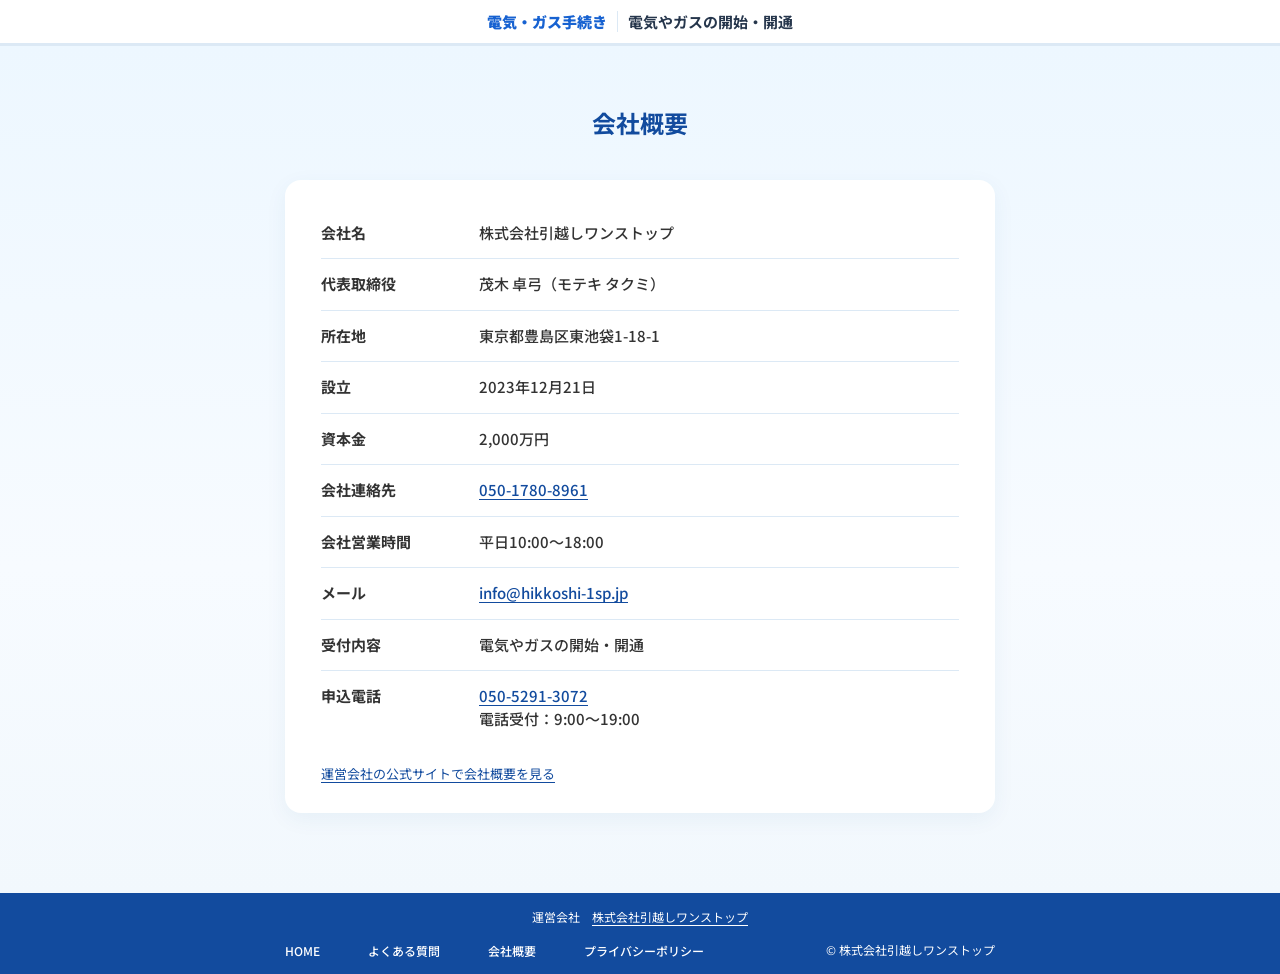
==== commit daa302a4: "Add moving context and open phone reception at 9 JST" ====
--- a/company/index.html
+++ b/company/index.html
@@ -13,18 +13,12 @@
 		<meta content="運営会社・株式会社引越しワンストップの会社情報と、電気やガスの開始・開通受付窓口をご案内します。" name="description">
 		<meta content="" name="keywords">
 		<meta name="robots" content="index,follow">
-		<meta property="og:type" content="website">
-		<meta property="og:title" content="電気やガスの開始・開通｜Web・電話で受付">
-		<meta property="og:site_name" content="電気やガスの開始・開通｜Web・電話で受付">
-		<meta property="og:description" content="電気やガスの開始・開通をWeb・電話で受付。引越し・新居の利用開始や、ハウスクリーニング・物件清掃・空き家管理などの短期間の通電もご相談いただけます。">
 		<link rel="stylesheet" href="../css/fonts.css">
 		<link rel="stylesheet" href="../css/style.css">
 		<link rel="stylesheet" href="../css/fresh.css?v=3">
 		<link rel="stylesheet" href="../css/operator.css?v=2">
 <link rel="canonical" href="https://hikkoshi-moveon.com/company/">
-<meta property="og:url" content="https://hikkoshi-moveon.com/company/">
 <link rel="stylesheet" href="../css/submission.css?v=2">
-<link rel="icon" type="image/svg+xml" href="../img/denki.svg">
 	<script>
 (function(w,d){
   if(!['hikkoshi-moveon.com','www.hikkoshi-moveon.com'].includes(w.location.hostname))return;
@@ -34,6 +28,29 @@
   d.head.appendChild(s);
 })(window,document);
 </script>
+
+<meta name="theme-color" content="#1762d1">
+<link rel="icon" href="/favicon.ico?v=5" sizes="any">
+<link rel="icon" href="/favicon-48x48.png?v=5" type="image/png" sizes="48x48">
+<link rel="apple-touch-icon" href="/apple-touch-icon.png?v=5" sizes="180x180">
+<link rel="manifest" href="/site.webmanifest?v=5">
+<meta property="og:type" content="website">
+<meta property="og:locale" content="ja_JP">
+<meta property="og:site_name" content="電気・ガス手続き">
+<meta property="og:title" content="会社概要｜電気・ガス手続き">
+<meta property="og:description" content="運営会社・株式会社引越しワンストップの会社情報と、電気やガスの開始・開通受付窓口をご案内します。">
+<meta property="og:url" content="https://hikkoshi-moveon.com/company/">
+<meta property="og:image" content="https://hikkoshi-moveon.com/assets/og-v4.jpg">
+<meta property="og:image:secure_url" content="https://hikkoshi-moveon.com/assets/og-v4.jpg">
+<meta property="og:image:type" content="image/jpeg">
+<meta property="og:image:width" content="1200">
+<meta property="og:image:height" content="630">
+<meta property="og:image:alt" content="全国受付。電気やガスの開始・開通。引越し・新居・短期間の通電もご相談ください。">
+<meta name="twitter:card" content="summary_large_image">
+<meta name="twitter:title" content="会社概要｜電気・ガス手続き">
+<meta name="twitter:description" content="運営会社・株式会社引越しワンストップの会社情報と、電気やガスの開始・開通受付窓口をご案内します。">
+<meta name="twitter:image" content="https://hikkoshi-moveon.com/assets/og-v4.jpg">
+<meta name="twitter:image:alt" content="電気やガスの開始・開通。全国受付。">
 </head>
 
 	<body class="second">
@@ -49,7 +66,7 @@
 <dl class="company-page__item"><dt class="company-page__ttl">会社営業時間</dt><dd class="company-page__content">平日10:00〜18:00</dd></dl>
 <dl class="company-page__item"><dt class="company-page__ttl">メール</dt><dd class="company-page__content"><a href="mailto:info@hikkoshi-1sp.jp">info@hikkoshi-1sp.jp</a></dd></dl>
 <dl class="company-page__item"><dt class="company-page__ttl">受付内容</dt><dd class="company-page__content">電気やガスの開始・開通</dd></dl>
-<dl class="company-page__item" data-application-phone><dt class="company-page__ttl">申込電話</dt><dd class="company-page__content"><a href="tel:050-5291-3072">050-5291-3072</a><br>電話受付：10:00〜19:00</dd></dl>
+<dl class="company-page__item" data-application-phone><dt class="company-page__ttl">申込電話</dt><dd class="company-page__content"><a href="tel:050-5291-3072">050-5291-3072</a><br>電話受付：9:00〜19:00</dd></dl>
     <p class="operator-page__source"><a href="https://hikkoshi-1sp.jp/#slide9">運営会社の公式サイトで会社概要を見る</a></p>
   </div></div>
 </section></main>
@@ -59,7 +76,7 @@
 				<div class="l-footer__contents"><a class="l-footer__content" href="../">HOME</a><a class="l-footer__content" href="../faq/">よくある質問</a><a class="l-footer__content" href="../company/">会社概要</a><a class="l-footer__content" href="../privacy/" target="_blank" rel="noopener noreferrer">プライバシーポリシー</a></div><p class="l-footer__copyright"><small>© <span data-operator-name>株式会社引越しワンストップ</span></small></p>
 			</div>
 		</footer>
-			<script src="../js/site-config.js?v=6" defer></script>
+			<script src="../js/site-config.js?v=7" defer></script>
 		<script src="../js/production.js?v=1" defer></script>
 <script src="../js/browser-state.js?v=3" defer></script>
 <script src="../js/app.js?v=6" defer></script>
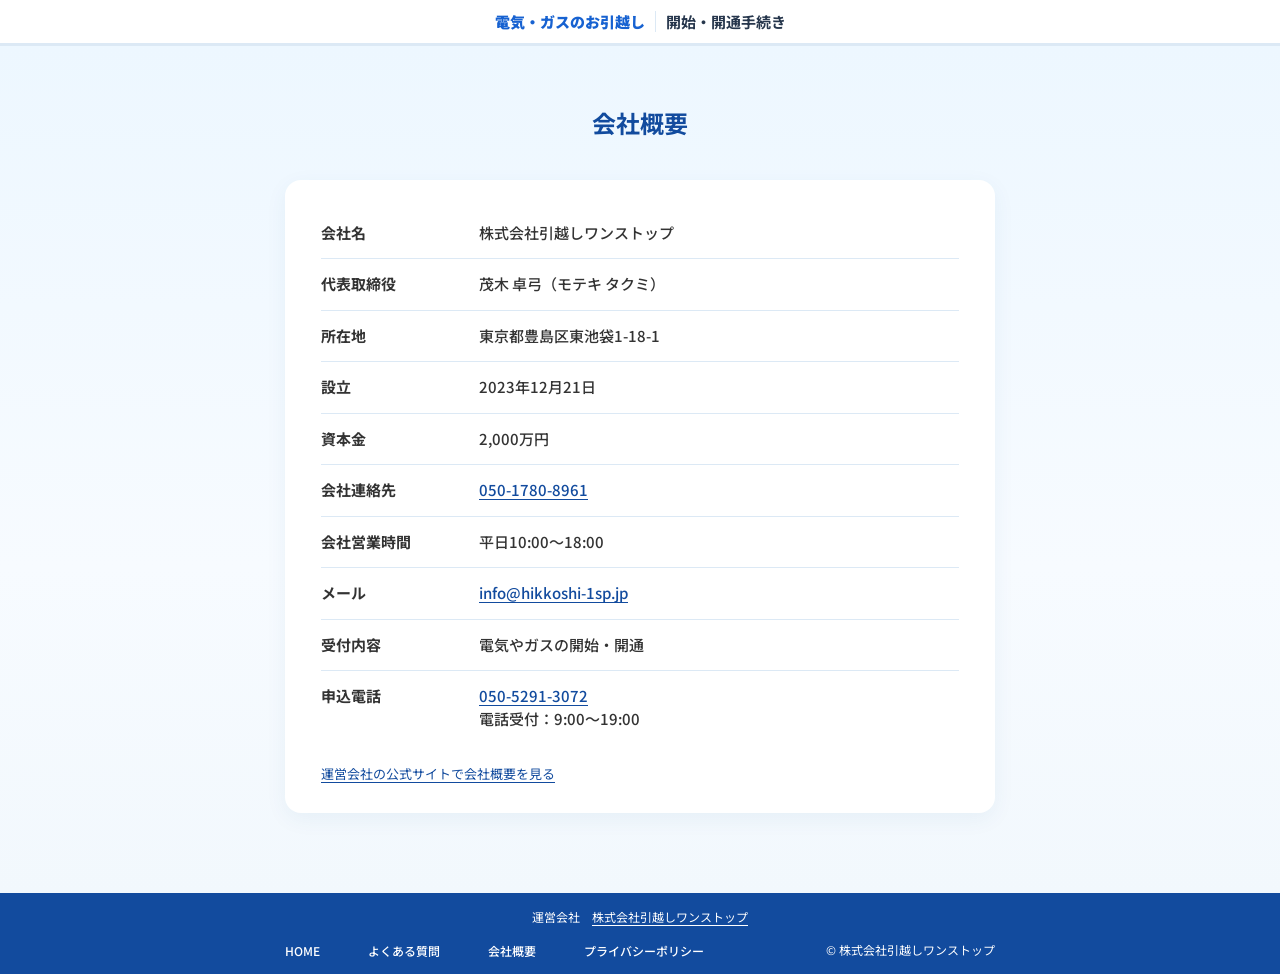
==== commit 7154ab8b: "Update moving hero catch and header copy" ====
--- a/company/index.html
+++ b/company/index.html
@@ -54,7 +54,7 @@
 </head>
 
 	<body class="second">
-		<header class="l-header" id="top"><a class="l-header--mainTxt" href="../">電気・ガス手続き<span class="l-header--subTxt">電気やガスの開始・開通</span></a></header>
+		<header class="l-header" id="top"><a class="l-header--mainTxt" href="../">電気・ガスのお引越し<span class="l-header--subTxt">開始・開通手続き</span></a></header>
 		<main class="company-page operator-page"><section class="company-page__section">
   <div class="company-page__titleWrap"><h1 class="company-page__title">会社概要</h1></div>
   <div class="company-page__itemsWrap"><div class="company-page__items"><dl class="company-page__item"><dt class="company-page__ttl">会社名</dt><dd class="company-page__content">株式会社引越しワンストップ</dd></dl>
@@ -76,7 +76,7 @@
 				<div class="l-footer__contents"><a class="l-footer__content" href="../">HOME</a><a class="l-footer__content" href="../faq/">よくある質問</a><a class="l-footer__content" href="../company/">会社概要</a><a class="l-footer__content" href="../privacy/" target="_blank" rel="noopener noreferrer">プライバシーポリシー</a></div><p class="l-footer__copyright"><small>© <span data-operator-name>株式会社引越しワンストップ</span></small></p>
 			</div>
 		</footer>
-			<script src="../js/site-config.js?v=7" defer></script>
+			<script src="../js/site-config.js?v=8" defer></script>
 		<script src="../js/production.js?v=1" defer></script>
 <script src="../js/browser-state.js?v=3" defer></script>
 <script src="../js/app.js?v=6" defer></script>
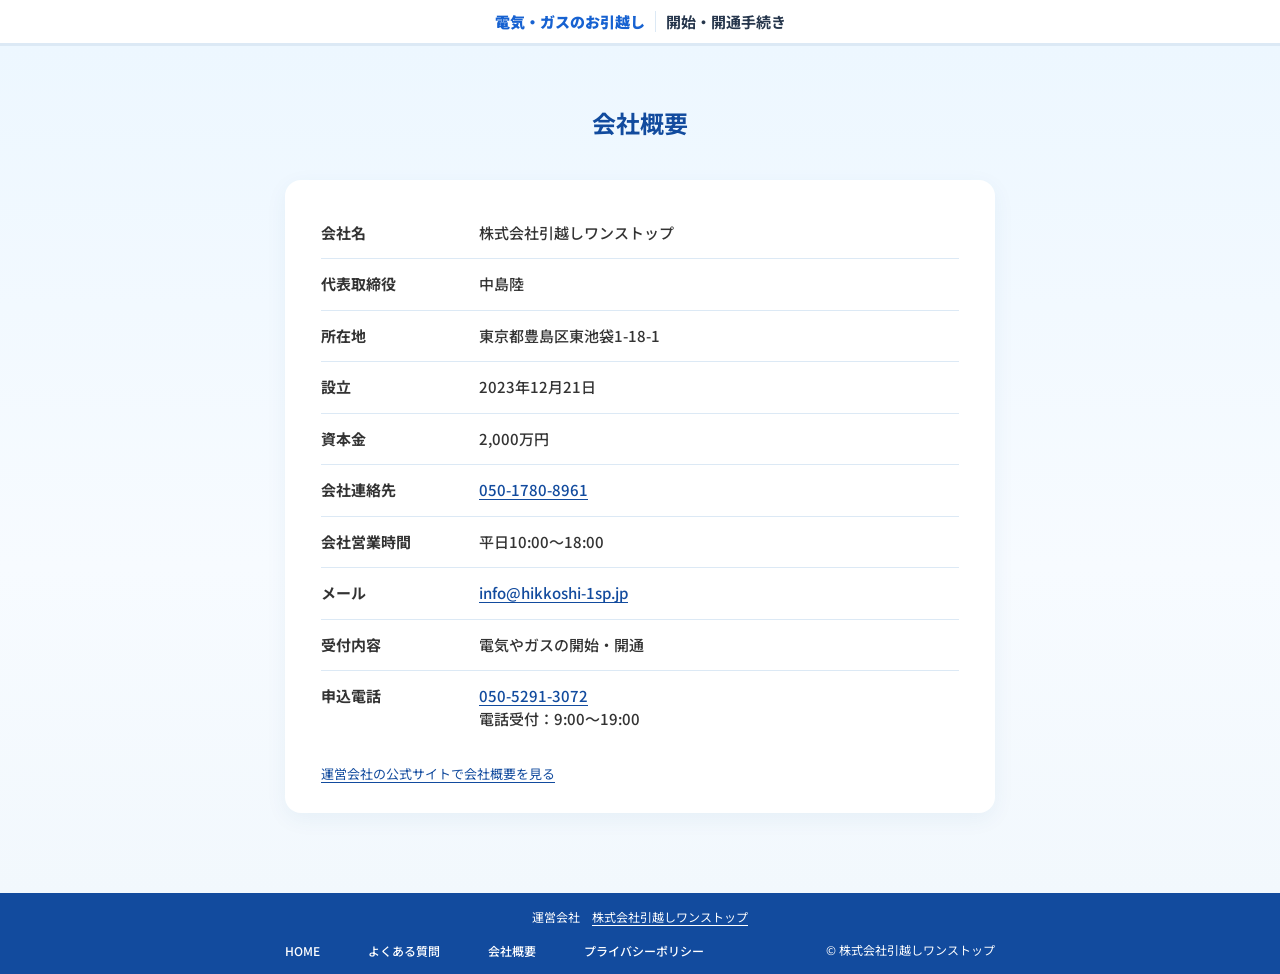
==== commit 344bfe05: "Update company representative name" ====
--- a/company/index.html
+++ b/company/index.html
@@ -58,7 +58,7 @@
 		<main class="company-page operator-page"><section class="company-page__section">
   <div class="company-page__titleWrap"><h1 class="company-page__title">会社概要</h1></div>
   <div class="company-page__itemsWrap"><div class="company-page__items"><dl class="company-page__item"><dt class="company-page__ttl">会社名</dt><dd class="company-page__content">株式会社引越しワンストップ</dd></dl>
-<dl class="company-page__item"><dt class="company-page__ttl">代表取締役</dt><dd class="company-page__content">茂木 卓弓（モテキ タクミ）</dd></dl>
+<dl class="company-page__item"><dt class="company-page__ttl">代表取締役</dt><dd class="company-page__content">中島陸</dd></dl>
 <dl class="company-page__item"><dt class="company-page__ttl">所在地</dt><dd class="company-page__content">東京都豊島区東池袋1-18-1</dd></dl>
 <dl class="company-page__item"><dt class="company-page__ttl">設立</dt><dd class="company-page__content">2023年12月21日</dd></dl>
 <dl class="company-page__item"><dt class="company-page__ttl">資本金</dt><dd class="company-page__content">2,000万円</dd></dl>
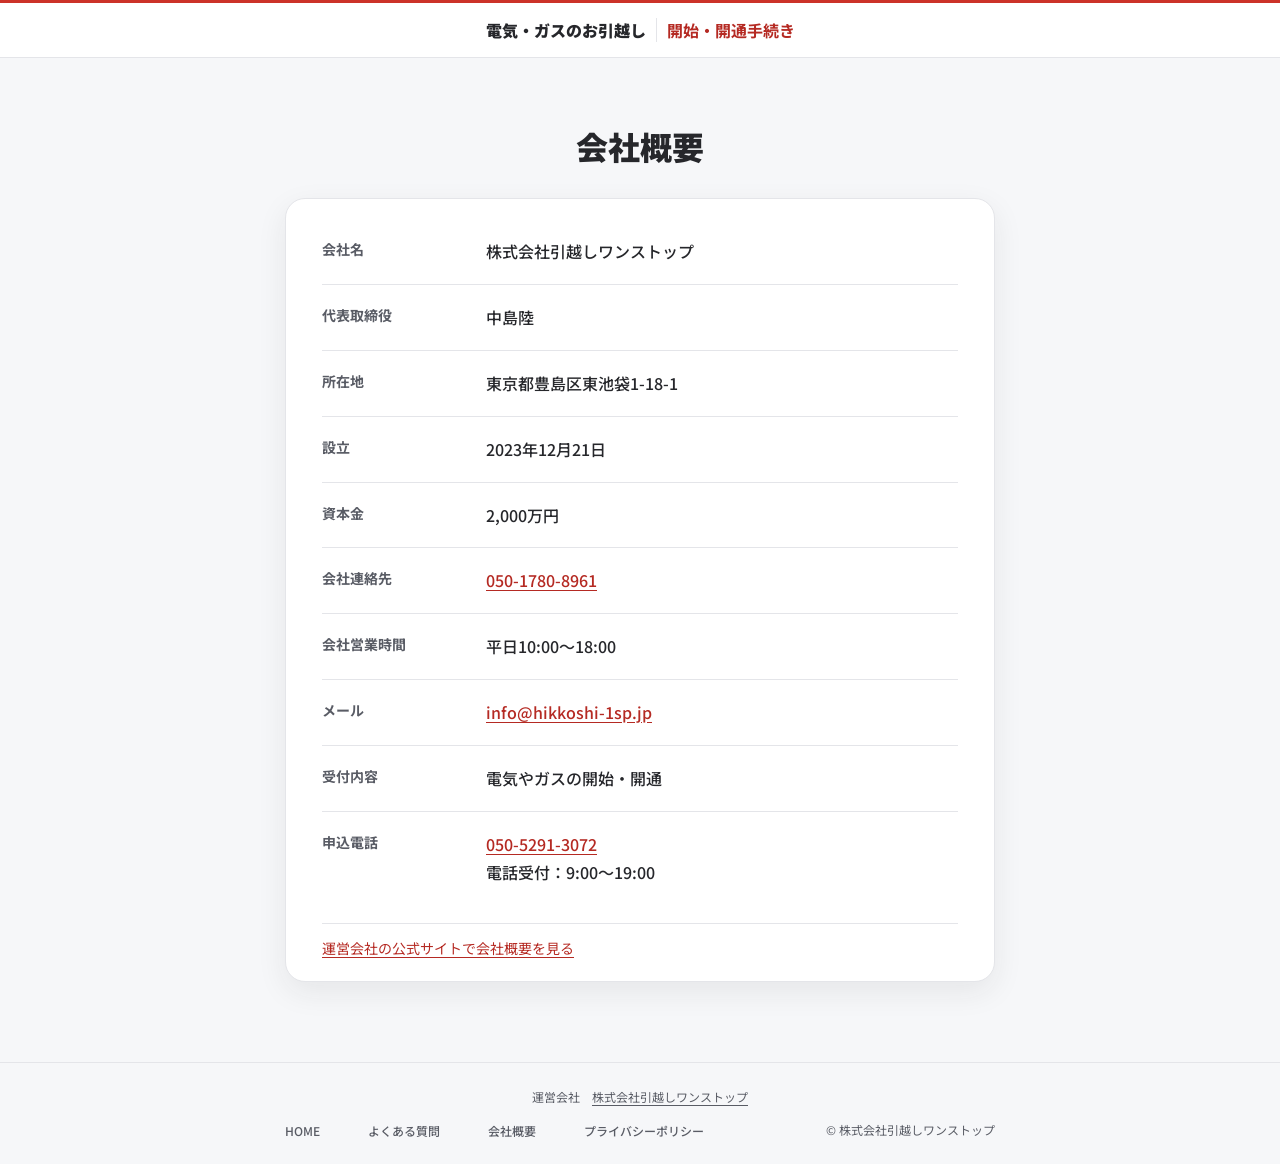
==== commit 51f9cb08: "Refresh MOVEON with a white and red theme" ====
--- a/company/index.html
+++ b/company/index.html
@@ -29,7 +29,7 @@
 })(window,document);
 </script>
 
-<meta name="theme-color" content="#1762d1">
+<meta name="theme-color" content="#cc3229">
 <link rel="icon" href="/favicon.ico?v=5" sizes="any">
 <link rel="icon" href="/favicon-48x48.png?v=5" type="image/png" sizes="48x48">
 <link rel="apple-touch-icon" href="/apple-touch-icon.png?v=5" sizes="180x180">
@@ -40,17 +40,19 @@
 <meta property="og:title" content="会社概要｜電気・ガス手続き">
 <meta property="og:description" content="運営会社・株式会社引越しワンストップの会社情報と、電気やガスの開始・開通受付窓口をご案内します。">
 <meta property="og:url" content="https://hikkoshi-moveon.com/company/">
-<meta property="og:image" content="https://hikkoshi-moveon.com/assets/og-v4.jpg">
-<meta property="og:image:secure_url" content="https://hikkoshi-moveon.com/assets/og-v4.jpg">
+<meta property="og:image" content="https://hikkoshi-moveon.com/assets/og-v5.jpg">
+<meta property="og:image:secure_url" content="https://hikkoshi-moveon.com/assets/og-v5.jpg">
 <meta property="og:image:type" content="image/jpeg">
 <meta property="og:image:width" content="1200">
 <meta property="og:image:height" content="630">
-<meta property="og:image:alt" content="全国受付。電気やガスの開始・開通。引越し・新居・短期間の通電もご相談ください。">
+<meta property="og:image:alt" content="電気やガスのお引越し、開始・開通手続き。電球とガスのアイコン、Web・電話の受付案内。">
 <meta name="twitter:card" content="summary_large_image">
 <meta name="twitter:title" content="会社概要｜電気・ガス手続き">
 <meta name="twitter:description" content="運営会社・株式会社引越しワンストップの会社情報と、電気やガスの開始・開通受付窓口をご案内します。">
-<meta name="twitter:image" content="https://hikkoshi-moveon.com/assets/og-v4.jpg">
-<meta name="twitter:image:alt" content="電気やガスの開始・開通。全国受付。">
+<meta name="twitter:image" content="https://hikkoshi-moveon.com/assets/og-v5.jpg">
+<meta name="twitter:image:alt" content="電気やガスのお引越し、開始・開通手続き。電球とガスのアイコン、Web・電話の受付案内。">
+<link rel="stylesheet" href="../css/red-theme.css">
+<link rel="stylesheet" href="../css/red-secondary.css">
 </head>
 
 	<body class="second">
--- a/css/red-theme.css
+++ b/css/red-theme.css
@@ -0,0 +1,301 @@
+@charset "utf-8";
+
+:root {
+  --accent: #cc3229;
+  --accent-dark: #b52a23;
+  --accent-ink: #26272b;
+  --accent-soft: #ffece9;
+  --ink: #26272b;
+  --muted: #595c65;
+  --line: #e4e5e9;
+  --paper: #f6f7f9;
+  --shadow: 0 10px 30px rgb(35 35 44 / 8%);
+
+  /* Compatibility with components that already consume the shared palette. */
+  --fresh-blue: var(--accent);
+  --fresh-blue-dark: var(--accent-dark);
+  --fresh-teal: var(--accent);
+  --fresh-teal-dark: var(--accent-dark);
+  --fresh-ink: var(--ink);
+  --fresh-line: var(--line);
+  --fresh-soft: var(--accent-soft);
+  --fresh-shadow: var(--shadow);
+}
+
+.l-header {
+  padding: 16px;
+  border-top: 3px solid var(--accent);
+  border-bottom: 1px solid var(--line);
+  background: #fff;
+}
+.l-header--mainTxt { color: var(--ink); font-size: clamp(.78rem, 2.7vw, 1rem); }
+.l-header--mainTxt > span { color: var(--accent-dark); }
+
+.top-main, .faq-page, .company-page, .form-page, .confirm-page, .thanks-page {
+  color: var(--ink);
+  background: var(--paper);
+}
+.top-main { padding: 16px 16px 64px; }
+.top-mainVisual {
+  position: relative;
+  isolation: isolate;
+  max-width: 710px;
+  margin: 0 auto;
+  padding: clamp(18px, 4vw, 58px);
+  overflow: hidden;
+  border: 1px solid var(--line);
+  border-radius: 22px;
+  background: #fff;
+  box-shadow: var(--shadow);
+}
+.top-mainVisual::before {
+  position: absolute;
+  z-index: -1;
+  inset: 0;
+  content: '';
+  background: linear-gradient(125deg, transparent 62%, #fff7f5 62% 72%, #ffece9 72% 88%, #ffd7d1 88% 96%, var(--accent) 96%);
+  pointer-events: none;
+}
+.top-mainVisual__imgs { justify-content: center; max-width: none; gap: 10px; }
+.top-mainVisual__imgs > span {
+  display: grid;
+  place-items: center;
+  width: 44px;
+  height: 44px;
+  border: 1px solid #f3cac4;
+  border-radius: 12px;
+  background: var(--accent-soft);
+}
+.top-mainVisual__img { width: auto; height: 27px; }
+.top-mainVisual__titleWrap { margin-top: 12px; }
+.top-mainVisual__title {
+  color: var(--accent);
+  font-size: clamp(1.42rem, 6.15vw, 2.65rem);
+  font-weight: 900;
+  letter-spacing: 0;
+  line-height: 1.34;
+}
+.top-mainVisual__title::first-line { color: var(--ink); }
+.hero-actions {
+  margin-top: 22px;
+  border: 1px solid var(--line);
+  border-top: 3px solid var(--accent);
+  border-radius: 15px;
+  background: #fff;
+  box-shadow: var(--shadow);
+}
+.hero-contact {
+  max-width: none;
+  margin: 0;
+  padding: 16px 16px 0;
+  border: 0;
+  background: transparent;
+  box-shadow: none;
+}
+.hero-contact__label { margin-bottom: 10px; color: var(--accent-ink); }
+.contact-actions__button, .sticky-cta__button {
+  border: 2px solid var(--accent);
+  border-radius: 10px;
+  background: var(--accent-soft);
+  color: var(--accent-dark);
+  box-shadow: none;
+}
+.contact-actions__button { min-height: 64px; gap: 3px; }
+.contact-actions__button strong { font-size: clamp(1rem, 4.35vw, 1.35rem); }
+.contact-actions__button small { font-size: .82rem; }
+.contact-actions__button strong, .contact-actions__button small,
+.sticky-cta__button strong, .sticky-cta__button small { color: inherit; }
+.contact-actions__button--phone, .sticky-cta__phone {
+  border: 1px solid #b9bbc3;
+  background: #fff;
+  color: var(--ink);
+}
+.contact-hours { color: var(--muted); }
+.top-mainVisual__descWrap { margin: 8px 16px 0; padding-bottom: 16px; border-top: 1px solid var(--line); }
+.top-mainVisual__desc { padding: 8px 0 1px; }
+.top-mainVisual__descImg > img { width: 15px; }
+.top-mainVisual__desc > p { color: var(--muted); }
+
+.existing-contact {
+  max-width: 1192px;
+  margin: 16px auto 0;
+  padding: 18px 20px;
+  border-left: 3px solid var(--accent);
+  border-radius: 16px;
+  background: #fff;
+}
+.existing-contact h2 { color: var(--accent-ink); font-size: .96rem; }
+.existing-contact p, .contact-card__note { color: var(--muted); font-size: .88rem; }
+.existing-contact a, .faq-answer a { color: var(--accent-dark); font-size: .88rem; }
+.top-title, .faq-page__title {
+  max-width: 960px;
+  margin-inline: auto;
+  padding-bottom: 14px;
+  border-bottom: 1px solid var(--line);
+  background: linear-gradient(var(--accent), var(--accent)) left bottom / 64px 2px no-repeat;
+  color: var(--ink);
+  font-size: clamp(1.44rem, 4.65vw, 2.1rem);
+  font-weight: 900;
+  text-align: left;
+}
+.top-flow, .top-faq { padding: 52px 0 40px; }
+.top-flow__contents {
+  display: grid;
+  grid-template-columns: repeat(3, minmax(0, 1fr));
+  gap: 8px;
+  max-width: 960px;
+  margin-top: 20px;
+}
+.top-flow__content {
+  padding: 12px 4px 14px;
+  border: 1px solid var(--line);
+  border-radius: 14px;
+  background: #fff;
+}
+.top-flow__contentTitle { color: var(--accent-dark); font-size: .79rem; }
+.top-flow__contentImg {
+  width: 52px;
+  height: 52px;
+  margin-top: 8px;
+  background: var(--accent-soft);
+  border-radius: 13px;
+  box-shadow: none;
+}
+.top-flow__contentImg::before, .top-flow__contentImg::after { content: none; }
+.top-flow__contentImg img { max-width: 32px; max-height: 32px; }
+.top-flow__contentDesc { color: var(--ink); font-size: .81rem; font-weight: 700; line-height: 1.6; }
+.top-tel { max-width: 960px; margin: auto; }
+.contact-card { max-width: 710px; border-radius: 20px; }
+.contact-card h2 { color: var(--accent-ink); }
+.contact-card--last { margin-top: 0; }
+.faq-list { max-width: 960px; }
+.faq-item { border-radius: 12px; box-shadow: none; }
+.faq-question__mark { color: var(--accent-dark); background: var(--accent-soft); }
+.faq-answer { color: var(--ink); background: var(--accent-soft); font-size: .96rem; }
+.faq-more > summary { border-color: var(--line); }
+
+.l-footer, .top { background: var(--paper); }
+.l-footer { border-top: 1px solid var(--line); padding-block: 24px; }
+.l-footer__operator, .l-footer__operator a, .l-footer__operator [data-operator-name],
+.l-footer__copyright > small, .l-footer__copyright [data-operator-name],
+.l-footer__content { color: var(--muted); }
+.guidance-reopen { color: var(--accent-dark); border-color: var(--accent); background: #fff; }
+.top-followingBtn__content { padding: 10px 20px; border: 1px solid var(--accent); border-radius: 10px; color: var(--accent-dark); background: #fff; box-shadow: var(--shadow); font-size: .9rem; }
+.top-followingBtn__content::before { content: none; }
+.top-followingBtn { right: 20px; }
+.sticky-cta { border-color: var(--line); box-shadow: 0 -5px 24px rgb(91 30 25 / 12%); }
+
+.guidance-dialog {
+  border-color: var(--line);
+  border-radius: 22px;
+  background: #fff;
+  box-shadow: 0 24px 80px rgb(30 31 38 / 27%);
+}
+.guidance-dialog::backdrop { background: rgb(37 38 44 / 56%); }
+.guidance-dialog::before { width: 100%; border-radius: 0; background: var(--accent); }
+.guidance-dialog__close { width: 42px; height: 42px; }
+.guidance-dialog__close::before, .guidance-dialog__close::after { background: var(--accent-ink); }
+.guidance-dialog__kicker { margin-bottom: 10px; color: var(--accent-dark); background: var(--accent-soft); }
+.guidance-dialog__title { color: var(--accent-ink); font-weight: 900; }
+.guidance-dialog__lead, .guidance-dialog__note, .guidance-option small { color: var(--muted); }
+.guidance-dialog__options { gap: 10px; margin-top: 16px; }
+.guidance-option {
+  grid-template-columns: 48px minmax(0, 1fr);
+  gap: 12px;
+  min-height: 95px;
+  padding: 12px 14px;
+  border: 1px solid var(--line);
+  border-left: 4px solid var(--accent);
+  border-radius: 13px;
+  background: #fff;
+  box-shadow: none;
+  cursor: pointer;
+}
+.guidance-option strong { min-height: 0; }
+.guidance-option__icon { height: 48px; border-radius: 11px; background: var(--accent-soft); }
+.guidance-option__accent { color: var(--accent-dark); }
+.guidance-option__arrow { display: none; }
+.guidance-dialog__web { border: 2px solid var(--accent); border-radius: 10px; background: var(--accent-soft); }
+.guidance-dialog__web > strong, .guidance-dialog__web > small { color: var(--accent-dark); }
+html.is-temporary-use .temporary-notice { border-color: var(--line); background: var(--accent-soft); }
+.temporary-notice strong { color: var(--accent-dark); }
+.hero-copy .temporary-notice { margin-bottom: 0; }
+
+.contact-actions__button:focus-visible, .existing-contact a:focus-visible,
+.faq-question:focus-visible, .faq-more > summary:focus-visible,
+.guidance-dialog a:focus-visible, .guidance-dialog button:focus-visible,
+.sticky-cta__button:focus-visible, .guidance-reopen:focus-visible {
+  outline: 2px solid var(--accent-dark);
+  outline-offset: 3px;
+}
+.faq-question:focus-visible { outline-offset: -4px; }
+@media (hover: hover) {
+  .contact-actions__button:hover, .sticky-cta__button:hover,
+  .guidance-dialog__web:hover, .guidance-reopen:hover { background: #ffdfda; filter: none; }
+}
+
+@media (max-width: 480px) {
+  .top-main { padding-inline: 12px; }
+  .top-mainVisual { border-radius: 17px; }
+  .top-mainVisual::before {
+    background: linear-gradient(125deg, transparent 70%, #fff5f3 70% 83%, #ffe8e4 83% 95%, #ffc7bd 95%) top right / 100% 55% no-repeat;
+  }
+  .guidance-option { grid-template-columns: 38px minmax(0, 1fr); padding: 11px 10px; }
+  .guidance-option__icon { height: 38px; }
+  .guidance-option small { font-size: .78rem; }
+}
+@media (max-width: 360px) {
+  .guidance-dialog__kicker { max-width: calc(100% - 44px); margin-left: 0; }
+}
+@media (min-width: 767px) {
+  .top-main { padding: 0 20px 80px; }
+  .top-mainVisual {
+    padding: 38px 0 24px;
+    overflow: visible;
+    border: 0;
+    background: transparent;
+    box-shadow: none;
+  }
+  .top-mainVisual::before { content: none; }
+  .top-mainVisual__imgs { gap: 28px; }
+  .top-mainVisual__imgs > span { width: 64px; height: 62px; border-radius: 16px; }
+  .top-mainVisual__img { height: 38px; }
+  .top-mainVisual__titleWrap { margin-top: 18px; }
+  .top-mainVisual__title { font-size: 2rem; text-align: center; }
+  .hero-actions { border: 0; background: transparent; box-shadow: none; }
+  .hero-contact {
+    padding: 22px 24px 16px;
+    border: 1px solid var(--line);
+    border-top: 3px solid var(--accent);
+    border-radius: 15px;
+    background: #fff;
+    box-shadow: var(--shadow);
+  }
+  .hero-contact__label { font-size: 1rem; }
+  .contact-actions__button { min-height: 76px; }
+  .contact-actions__button small { font-size: 1rem; }
+  .top-mainVisual__descWrap { margin: 16px 0 0; padding: 0; border: 0; }
+  .top-mainVisual__desc { padding: 8px 0; }
+  .existing-contact { max-width: 710px; margin-top: 0; }
+  .top-title, .faq-page__title {
+    max-width: 710px;
+    background-position: center bottom;
+    text-align: center;
+  }
+  .top-flow { padding: 80px 0 60px; }
+  .top-faq { padding: 80px 0; }
+  .top-flow__contents { display: flex; gap: 0; max-width: 533px; margin-top: 40px; }
+  .top-flow__content { padding: 0; border: 0; background: transparent; }
+  .top-flow__contentImg { width: 90px; height: 90px; margin-top: 10px; }
+  .top-flow__contentImg img { max-width: none; max-height: none; }
+  .top-flow__contentImg--secondary::before, .top-flow__contentImg--secondary::after,
+  .top-flow__contentImg--tertiary::before, .top-flow__contentImg--tertiary::after {
+    content: '';
+    border-color: #cd9994;
+  }
+  .top-flow__contentDesc, .top-flow__contentTitle { font-size: .94rem; }
+  .contact-card { padding: 24px; }
+  .contact-card--last { margin-top: 40px; }
+  .faq-list { max-width: 710px; }
+  .top-followingBtn { right: 90px; }
+}
--- a/css/red-secondary.css
+++ b/css/red-secondary.css
@@ -0,0 +1,347 @@
+@charset "utf-8";
+
+/* Secondary screens share the red palette without changing application states. */
+.form-page__section,
+.confirm-page__section,
+.thanks-page__section {
+  min-height: calc(100svh - 160px);
+  padding: clamp(32px, 6vw, 64px) 20px clamp(64px, 9vw, 104px);
+}
+.form-page__title,
+.confirm-page__title,
+.thanks-page__title,
+.company-page__title {
+  color: var(--accent-ink);
+  font-size: clamp(1.5rem, 4.5vw, 2rem);
+  font-weight: 900;
+  line-height: 1.5;
+}
+.form-page__formWrap,
+.confirm-page__contentWrap,
+.thanks-page__contentWrap {
+  width: 100%;
+  max-width: 710px;
+  margin: 28px auto 0;
+}
+.form-page__inputArea,
+.confirm-page__content,
+.thanks-page__content {
+  width: 100%;
+  max-width: none;
+  padding: clamp(20px, 4vw, 40px);
+  border: 1px solid var(--line);
+  border-radius: 20px;
+  background: #fff;
+  box-shadow: var(--shadow);
+}
+.form-page__noteWrap { max-width: 710px; }
+.form-page__noteWrap > p { color: var(--muted); font-size: .875rem; line-height: 1.8; }
+.form-page__formLabelWrap { align-items: center; gap: 12px; }
+.form-page__formLabelWrap > img { flex: 0 0 auto; width: 36px; }
+.form-page__formLabel {
+  min-width: 0;
+  margin-left: 0;
+  padding: 0;
+  border-radius: 0;
+  color: var(--ink);
+  background: transparent;
+  font-size: 1rem;
+  font-weight: 700;
+  line-height: 1.75;
+}
+.form-page__formLabel::before { content: none; }
+.form-page__formLabel > span { color: var(--accent-dark); }
+.form-page__formInputWrap {
+  max-width: none;
+  margin: 16px 0 0;
+  padding: 16px;
+  border: 1px solid var(--line);
+  border-radius: 14px;
+  background: var(--paper);
+}
+.form-page__formInputWrap > input,
+.form-page__formInputWrap select {
+  width: 100%;
+  min-width: 0;
+  min-height: 52px;
+  padding: 13px 12px;
+  border: 1px solid #bda6a0;
+  border-radius: 9px;
+  color: var(--ink);
+  background: #fff;
+  font-size: 1rem;
+  line-height: 1.5;
+}
+.form-page__formInputWrap > input::placeholder { color: #7f6c67; opacity: 1; }
+.form-page__formInputWrap--select select { padding-right: 40px; }
+.form-page__formInputWrap--select::after {
+  right: 32px;
+  width: 8px;
+  height: 8px;
+  border: 0;
+  border-right: 2px solid var(--accent-dark);
+  border-bottom: 2px solid var(--accent-dark);
+  transform: translateY(-70%) rotate(45deg);
+}
+.form-page__formInputWrap--radio label {
+  height: auto;
+  min-height: 56px;
+  padding: 0;
+  border: 1px solid #bda6a0;
+  border-radius: 10px;
+  background: #fff;
+}
+/* Keep native radios keyboard reachable while the existing labels draw them. */
+.form-page__formInputWrap--radio input {
+  position: absolute;
+  display: block;
+  width: 1px;
+  height: 1px;
+  margin: 0;
+  opacity: 0;
+}
+.form-page__radioTxt {
+  position: relative;
+  inset: auto;
+  height: auto;
+  min-height: 56px;
+  padding: 15px 12px 15px 43px;
+  border-radius: 9px;
+  color: var(--ink);
+  font-size: 1rem;
+  line-height: 1.6;
+}
+.form-page__radioTxt span::before {
+  left: 15px;
+  width: 16px;
+  height: 16px;
+  border: 1px solid #a48a83;
+  background: #fff;
+}
+.form-page__radioTxt span::after { left: 20px; width: 8px; height: 8px; background: transparent; }
+.form-page__formInputWrap--radio input:checked + .form-page__radioTxt { color: var(--accent-dark); background: var(--accent-soft); font-weight: 700; }
+.form-page__formInputWrap--radio input:checked + .form-page__radioTxt > span::before { border: 2px solid var(--accent); }
+.form-page__formInputWrap--radio input:checked + .form-page__radioTxt > span::after { background: var(--accent); }
+.form-page__formInputWrap--radio label:has(input:checked) { border-color: var(--accent); }
+.form-page__formInputWrap--radio p { color: var(--muted); font-size: .875rem; line-height: 1.75; }
+.form-page__formButtonWrap { margin-top: 12px; }
+.form-page__formButtonWrap button,
+.form-page__formButtonWrap input {
+  min-width: 150px;
+  min-height: 46px;
+  padding: 11px 24px;
+  border: 1px solid var(--accent-dark);
+  border-radius: 9px;
+  color: var(--accent-dark);
+  background: #fff;
+  font-size: .9375rem;
+  font-weight: 700;
+}
+.form-page__validateMsgWrap { margin-top: 8px; }
+.form-page__validateMsgWrap > p,
+.submission-status { color: var(--accent-dark); font-size: .875rem; line-height: 1.75; }
+.form-page__progressTxtWrap { margin-top: 32px; }
+.form-page__progressTxt { color: var(--muted); font-size: .9375rem; }
+.form-page__progressTxt span { color: var(--accent-dark); }
+.form-page__progressLineWrap { width: 100%; margin: 20px auto 0; }
+.form-page .form-page__progressLine {
+  display: grid;
+  grid-template-columns: repeat(6, minmax(0, 1fr));
+  padding: 0;
+  background: linear-gradient(var(--line), var(--line)) center / calc(100% - 100% / 6) 2px no-repeat;
+}
+.form-page .form-page__progressLine > span {
+  justify-self: center;
+  width: 16px;
+  height: 16px;
+  margin: 0;
+  border: 3px solid #fff;
+  background: #bda6a0;
+  box-shadow: 0 0 0 1px var(--line);
+}
+.form-page .form-page__progressLine > span::after { content: none; }
+.form-page .form-page__progressLine > span.form-page__progressLineBlue { background: var(--accent); box-shadow: 0 0 0 1px var(--accent); }
+.form-page .form-page__progressCat { display: grid; grid-template-columns: repeat(6, minmax(0, 1fr)); width: 100%; margin-top: 12px; }
+.form-page .form-page__progressCat > span {
+  min-width: 0;
+  margin: 0;
+  color: var(--muted);
+  font-size: .875rem;
+  font-weight: 500;
+  line-height: 1.6;
+  text-align: center;
+  overflow-wrap: anywhere;
+}
+.form-page .form-page__progressCat > span:nth-of-type(n) { margin: 0; }
+.form-page .form-page__progressCat > span.form-page__progressCatBlue { color: var(--accent-dark); font-weight: 700; }
+.form-page__confirmationWrap { width: 100%; max-width: 590px; margin-top: 28px; }
+.preview-form-note { color: var(--muted); font-size: .875rem; line-height: 1.75; }
+.form-page__checkboxWrap { display: grid; grid-template-columns: 22px minmax(0, 1fr); gap: 10px; align-items: start; }
+.form-page__checkboxWrap > input {
+  position: static;
+  width: 20px;
+  height: 20px;
+  margin: 4px 0 0;
+  transform: none;
+  appearance: auto;
+  accent-color: var(--accent);
+}
+.form-page__checkboxWrap > span { display: none; }
+.form-page__checkboxWrap > label { padding-left: 0; color: var(--ink); font-size: .875rem; font-weight: 500; line-height: 1.9; }
+.form-page__checkboxWrap a { color: var(--accent-dark); text-underline-offset: 3px; }
+.form-page__confirmationBtnWrap { width: 100%; max-width: 380px; }
+.form-page .form-page__confirmationBtn,
+.confirm-page__btn:not(.confirm-page__btn--back),
+.thanks-page__btn {
+  min-height: 56px;
+  padding: 16px 24px;
+  border: 2px solid var(--accent);
+  border-radius: 12px;
+  color: var(--accent-dark);
+  background: var(--accent-soft);
+  box-shadow: none;
+  font-size: 1.125rem;
+  font-weight: 700;
+  line-height: 1.5;
+}
+.form-page .form-page__confirmationBtn { width: 100%; }
+.form-phone { margin-top: 24px; border-color: var(--line); border-radius: 16px; box-shadow: none; }
+.form-phone__label { color: var(--ink); font-size: .875rem; line-height: 1.75; }
+.form-phone__button { min-height: 64px; padding: 12px; border: 1px solid #b9bbc3; border-radius: 12px; background: #fff; }
+.form-phone__button strong { color: var(--ink); font-size: 1.125rem; }
+.form-phone__button small { color: var(--ink); font-size: 1rem; }
+.form-phone__hours { color: var(--muted); font-size: .875rem; }
+.confirm-page__txt,
+.thanks-page__txt { color: var(--ink); font-size: 1rem; line-height: 1.9; }
+.confirm-page__detailWrap { margin-top: 24px; }
+.confirm-page__detailTitle { color: var(--muted); font-size: .875rem; line-height: 1.75; }
+.confirm-page__detailTitle:not(:first-of-type) { margin-top: 18px; padding-top: 18px; border-color: var(--line); }
+.confirm-page__detailInfo { height: auto; min-width: 0; margin-top: 6px; color: var(--ink); font-size: 1rem; font-weight: 700; line-height: 1.75; overflow-wrap: anywhere; }
+.confirm-page__btnWrap { width: 100%; max-width: 480px; margin-top: 30px; gap: 12px; }
+.confirm-page__btn { width: 100%; max-width: none; }
+.confirm-page__btn--back { min-height: 56px; padding: 16px 24px; border: 1px solid #bda6a0; border-radius: 12px; color: var(--muted); background: #fff; box-shadow: none; font-size: 1rem; }
+.thanks-receipt { padding: 20px; border-color: var(--line); border-radius: 12px; color: var(--ink); background: var(--accent-soft); font-size: 1rem; line-height: 1.8; }
+.thanks-receipt dt { color: var(--accent-ink); font-size: .875rem; }
+.thanks-receipt dd:last-child { margin-bottom: 0; }
+.thanks-page__btnWrap { width: 100%; max-width: 320px; margin-top: 24px; }
+.thanks-page__btn { width: 100%; max-width: none; text-align: center; }
+
+.company-page.operator-page { min-height: calc(100svh - 160px); padding: 0 20px 80px; }
+.operator-page .company-page__section { padding-top: clamp(32px, 6vw, 64px); }
+.operator-page .company-page__itemsWrap { margin-top: 28px; }
+.operator-page .company-page__items { padding: 16px 22px; border: 1px solid var(--line); border-radius: 20px; color: var(--ink); box-shadow: var(--shadow); }
+.operator-page .company-page__item { grid-template-columns: 100px minmax(0, 1fr); gap: 16px; padding: 18px 0; border-color: var(--line); }
+.operator-page .company-page__ttl { color: var(--muted); font-size: .875rem; line-height: 1.8; }
+.operator-page .company-page__content { color: var(--ink); font-size: 1rem; line-height: 1.8; }
+.operator-page a { color: var(--accent-dark); }
+.operator-page__source { padding-top: 12px; border-top: 1px solid var(--line); color: var(--muted); font-size: .875rem; }
+.operator-page .policy-status { padding: clamp(24px, 5vw, 40px); color: var(--ink); font-size: 1rem; line-height: 1.9; }
+.policy-status__contacts { padding: 20px 0 0; border-color: var(--line); }
+.policy-status__link { font-size: .9375rem; }
+
+.form-page input:focus-visible,
+.form-page select:focus-visible,
+.form-page button:focus-visible,
+.form-page a:focus-visible,
+.confirm-page button:focus-visible,
+.confirm-page a:focus-visible,
+.thanks-page a:focus-visible,
+.operator-page a:focus-visible,
+.form-page__formInputWrap--radio input:focus-visible + .form-page__radioTxt {
+  outline: 2px solid var(--accent-dark);
+  outline-offset: 3px;
+}
+
+/* The legacy utility directory has independent markup and remains scoped here. */
+html:has(body > .site-header) { background: var(--paper); }
+body:has(> .site-header) {
+  --blue: var(--accent);
+  --blue-dark: var(--accent-dark);
+  --teal: var(--accent-dark);
+  --soft: var(--accent-soft);
+  --yellow: var(--accent-dark);
+  width: min(100%, 760px);
+  color: var(--ink);
+  background: #fff;
+  box-shadow: var(--shadow);
+  font-size: 1rem;
+}
+body:has(> .site-header) .site-header { min-height: 76px; padding: 18px 24px; border-color: var(--line); border-top: 3px solid var(--accent); box-shadow: var(--shadow); }
+body:has(> .site-header) .brand-lockup { justify-items: start; }
+body:has(> .site-header) .brand-service-name { color: var(--accent-ink); font-size: clamp(.9375rem, 3.5vw, 1.25rem); font-weight: 900; letter-spacing: 0; line-height: 1.5; white-space: normal; }
+body:has(> .site-header) .back-link { display: inline-flex; flex: 0 0 auto; align-items: center; padding: 9px 13px; border-color: var(--line); border-radius: 10px; color: var(--accent-dark); font-size: .875rem; }
+body:has(> .site-header) .hero { padding: clamp(32px, 6vw, 56px) clamp(20px, 5vw, 44px); background: var(--paper); }
+body:has(> .site-header) .hero::after { border-color: rgb(204 50 41 / 6%); }
+body:has(> .site-header) .eyebrow { padding: 6px 12px; border-radius: 8px; clip-path: none; color: var(--accent-dark); background: var(--accent-soft); font-size: .875rem; }
+body:has(> .site-header) .hero h1 { color: var(--ink); font-size: clamp(1.875rem, 6.5vw, 3rem); line-height: 1.4; letter-spacing: 0; }
+body:has(> .site-header) .hero h1 strong { color: var(--accent-dark); font-size: 1.1em; }
+body:has(> .site-header) .hero-lead { color: var(--muted); font-size: 1rem; font-weight: 500; line-height: 1.9; }
+body:has(> .site-header) .updated { border-color: var(--line); border-radius: 9px; color: var(--muted); font-size: .8125rem; }
+body:has(> .site-header) .updated span { background: var(--accent); }
+body:has(> .site-header) .check-first { border: 1px solid var(--line); border-left: 4px solid var(--accent); border-radius: 16px; background: var(--accent-soft); box-shadow: none; }
+body:has(> .site-header) .check-icon { width: 36px; color: #fff; background: var(--accent); }
+body:has(> .site-header) .check-first h2 { color: var(--accent-ink); font-size: clamp(1.125rem, 4vw, 1.5rem); }
+body:has(> .site-header) .check-first p { color: var(--muted); font-size: 1rem; line-height: 1.9; }
+body:has(> .site-header) .jump-nav { width: calc(100% - clamp(26px, 7vw, 54px)); margin-inline: auto; border-color: var(--line); border-radius: 16px; background: #fff; }
+body:has(> .site-header) .jump-nav p { color: var(--accent-ink); font-size: 1rem; }
+body:has(> .site-header) .jump-nav a { display: inline-flex; align-items: center; justify-content: center; padding: 10px; border-color: #dfb8b2; border-radius: 9px; color: var(--accent-dark); font-size: .875rem; }
+body:has(> .site-header) .section-heading p { color: var(--accent-dark); font-size: .875rem; letter-spacing: .08em; }
+body:has(> .site-header) .section-heading h2 { color: var(--accent-ink); font-size: clamp(1.5rem, 5vw, 2rem); }
+body:has(> .site-header) .company-card { border-color: var(--line); border-top: 3px solid var(--accent); border-radius: 18px; background: #fff; box-shadow: var(--shadow); }
+body:has(> .site-header) .company-card > header { border-bottom: 1px solid var(--line); }
+body:has(> .site-header) .company-card .number { width: 40px; border-radius: 10px; color: var(--accent-dark); background: var(--accent-soft); }
+body:has(> .site-header) .company-card header h2 { color: var(--accent-ink); font-size: clamp(1.375rem, 4vw, 1.75rem); line-height: 1.5; }
+body:has(> .site-header) .company-card header p { color: var(--muted); font-size: .875rem; line-height: 1.75; }
+body:has(> .site-header) .contact-box { border: 1px solid var(--line); background: var(--paper); }
+body:has(> .site-header) .contact-box h3 { color: var(--accent-dark); font-size: 1rem; }
+body:has(> .site-header) .contact-box li span { color: var(--muted); font-size: .875rem; line-height: 1.75; }
+body:has(> .site-header) .contact-box li a { color: var(--accent-dark); font-size: clamp(1.125rem, 4vw, 1.5rem); }
+body:has(> .site-header) .contact-box > p { color: var(--muted); font-size: .875rem; }
+body:has(> .site-header) .official-links { gap: 12px; }
+body:has(> .site-header) .official-links a { justify-content: center; min-height: 52px; padding: 13px; border: 2px solid var(--accent); border-radius: 11px; color: var(--accent-dark); background: var(--accent-soft); box-shadow: none; font-size: .9375rem; line-height: 1.6; text-align: center; }
+body:has(> .site-header) .official-links a + a { border: 1px solid #b9bbc3; color: var(--ink); background: #fff; }
+body:has(> .site-header) .official-links a > span { display: none; }
+body:has(> .site-header) .notes { border: 1px solid var(--line); border-radius: 18px; background: var(--paper); }
+body:has(> .site-header) .notes h2 { color: var(--accent-ink); }
+body:has(> .site-header) .notes ul { color: var(--muted); font-size: .875rem; line-height: 1.9; }
+body:has(> .site-header) .return-button { min-height: 56px; border: 1px solid var(--accent); border-radius: 12px; color: var(--accent-dark); background: #fff; box-shadow: none; font-size: 1rem; }
+body:has(> .site-header) > footer { color: var(--muted); background: var(--paper); font-size: .8125rem; line-height: 1.8; }
+body:has(> .site-header) > footer a { color: var(--accent-dark); }
+body:has(> .site-header) a:focus-visible { outline: 2px solid var(--accent-dark); outline-offset: 3px; }
+
+@media (min-width: 767px) {
+  .form-page__formLabelWrap > img { width: 44px; }
+  .form-page__formInputWrap { margin-left: 56px; }
+  .form-page__validateMsgWrap { max-width: none; margin-left: 56px; }
+  .form-phone { padding: 20px 28px; }
+  .form-phone__button strong { font-size: 1.25rem; }
+  .confirm-page__btn { flex: 1 1 0; }
+  .operator-page .company-page__items { padding: 20px 36px; }
+  .operator-page .company-page__item { grid-template-columns: 140px minmax(0, 1fr); gap: 24px; }
+}
+@media (max-width: 370px) {
+  .form-page__section,
+  .confirm-page__section,
+  .thanks-page__section,
+  .company-page.operator-page { padding-inline: 14px; }
+  .form-page__inputArea,
+  .confirm-page__content { padding: 18px 14px; }
+  .form-page__formInputWrap { padding: 12px; }
+  .form-page__formLabelWrap { gap: 9px; }
+  .form-page__formLabelWrap > img { width: 30px; }
+  .form-page .form-page__progressCat > span { font-size: .8125rem; }
+  .operator-page .company-page__item { grid-template-columns: 84px minmax(0, 1fr); gap: 12px; }
+  body:has(> .site-header) .site-header { padding: 14px; gap: 8px; }
+  body:has(> .site-header) .back-link { padding-inline: 10px; font-size: .8125rem; }
+}
+@media (hover: hover) {
+  .form-page__formButtonWrap button:hover,
+  .form-page__formInputWrap--radio label:hover,
+  .confirm-page__btn--back:hover,
+  body:has(> .site-header) .jump-nav a:hover { background: var(--accent-soft); }
+  .form-page__confirmationBtn.active:hover,
+  .confirm-page__btn:not(.confirm-page__btn--back):not(:disabled):hover,
+  .thanks-page__btn:hover,
+  body:has(> .site-header) .official-links a:first-child:hover,
+  body:has(> .site-header) .return-button:hover { background: #ffdfda; border-color: var(--accent-dark); filter: none; }
+}
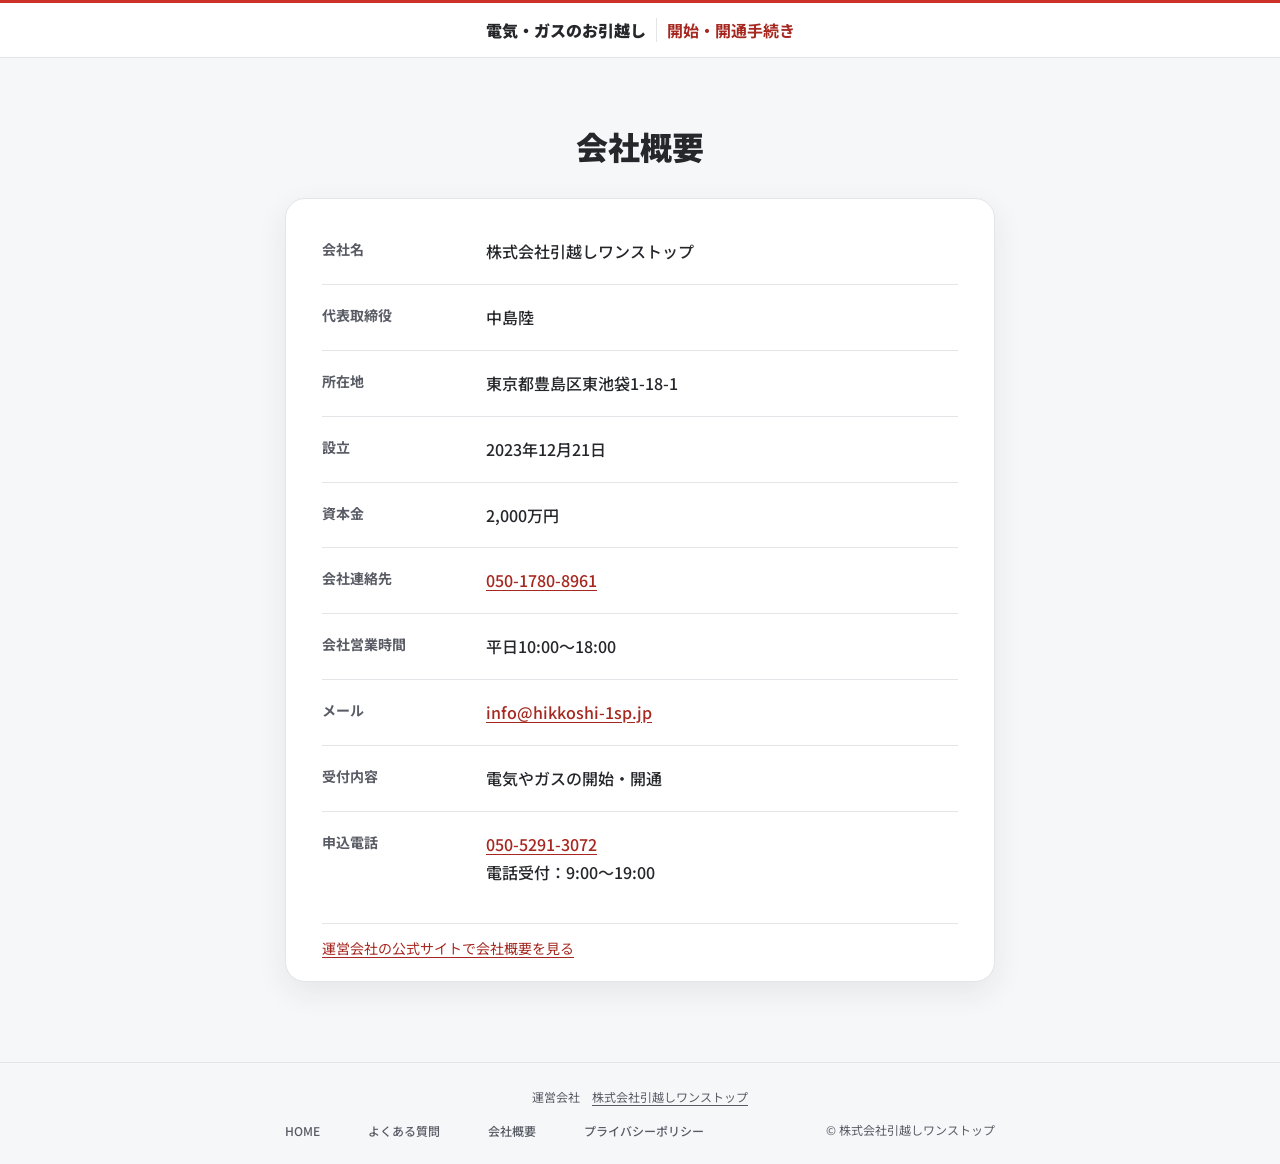
==== commit c23d1cee: "Update MOVEON icons and application buttons" ====
--- a/company/index.html
+++ b/company/index.html
@@ -30,18 +30,18 @@
 </script>
 
 <meta name="theme-color" content="#cc3229">
-<link rel="icon" href="/favicon.ico?v=5" sizes="any">
-<link rel="icon" href="/favicon-48x48.png?v=5" type="image/png" sizes="48x48">
-<link rel="apple-touch-icon" href="/apple-touch-icon.png?v=5" sizes="180x180">
-<link rel="manifest" href="/site.webmanifest?v=5">
+<link rel="icon" href="/favicon.ico?v=6" sizes="any">
+<link rel="icon" href="/favicon-48x48.png?v=6" type="image/png" sizes="48x48">
+<link rel="apple-touch-icon" href="/apple-touch-icon.png?v=6" sizes="180x180">
+<link rel="manifest" href="/site.webmanifest?v=6">
 <meta property="og:type" content="website">
 <meta property="og:locale" content="ja_JP">
 <meta property="og:site_name" content="電気・ガス手続き">
 <meta property="og:title" content="会社概要｜電気・ガス手続き">
 <meta property="og:description" content="運営会社・株式会社引越しワンストップの会社情報と、電気やガスの開始・開通受付窓口をご案内します。">
 <meta property="og:url" content="https://hikkoshi-moveon.com/company/">
-<meta property="og:image" content="https://hikkoshi-moveon.com/assets/og-v5.jpg">
-<meta property="og:image:secure_url" content="https://hikkoshi-moveon.com/assets/og-v5.jpg">
+<meta property="og:image" content="https://hikkoshi-moveon.com/assets/og-v6.jpg">
+<meta property="og:image:secure_url" content="https://hikkoshi-moveon.com/assets/og-v6.jpg">
 <meta property="og:image:type" content="image/jpeg">
 <meta property="og:image:width" content="1200">
 <meta property="og:image:height" content="630">
@@ -49,10 +49,10 @@
 <meta name="twitter:card" content="summary_large_image">
 <meta name="twitter:title" content="会社概要｜電気・ガス手続き">
 <meta name="twitter:description" content="運営会社・株式会社引越しワンストップの会社情報と、電気やガスの開始・開通受付窓口をご案内します。">
-<meta name="twitter:image" content="https://hikkoshi-moveon.com/assets/og-v5.jpg">
+<meta name="twitter:image" content="https://hikkoshi-moveon.com/assets/og-v6.jpg">
 <meta name="twitter:image:alt" content="電気やガスのお引越し、開始・開通手続き。電球とガスのアイコン、Web・電話の受付案内。">
-<link rel="stylesheet" href="../css/red-theme.css">
-<link rel="stylesheet" href="../css/red-secondary.css">
+<link rel="stylesheet" href="../css/red-theme.css?v=6">
+<link rel="stylesheet" href="../css/red-secondary.css?v=6">
 </head>
 
 	<body class="second">
--- a/css/red-theme.css
+++ b/css/red-theme.css
@@ -2,9 +2,13 @@
 
 :root {
   --accent: #cc3229;
-  --accent-dark: #b52a23;
+  --accent-dark: #a62820;
   --accent-ink: #26272b;
-  --accent-soft: #ffece9;
+  --accent-soft: #ffebe4;
+  --accent-rim: #e26e61;
+  --button-shadow: #972119;
+  --phone-blue: #2167ac;
+  --phone-blue-dark: #174e86;
   --ink: #26272b;
   --muted: #595c65;
   --line: #e4e5e9;
@@ -62,11 +66,12 @@
   place-items: center;
   width: 44px;
   height: 44px;
-  border: 1px solid #f3cac4;
-  border-radius: 12px;
-  background: var(--accent-soft);
-}
-.top-mainVisual__img { width: auto; height: 27px; }
+  border: 2px solid var(--accent);
+  border-radius: 50%;
+  background: #fff;
+}
+.top-mainVisual__imgs > span:nth-child(2) { border-color: #367fbd; }
+.top-mainVisual__img { width: auto; height: 28px; }
 .top-mainVisual__titleWrap { margin-top: 12px; }
 .top-mainVisual__title {
   color: var(--accent);
@@ -93,24 +98,60 @@
   box-shadow: none;
 }
 .hero-contact__label { margin-bottom: 10px; color: var(--accent-ink); }
-.contact-actions__button, .sticky-cta__button {
-  border: 2px solid var(--accent);
-  border-radius: 10px;
-  background: var(--accent-soft);
-  color: var(--accent-dark);
+.contact-actions__button, .sticky-cta__button, .guidance-dialog__web, .form-phone__button {
+  --cta-icon: url('../img/ui/web.svg?v=7');
+  --cta-icon-size: 40px;
+  --cta-icon-inset: 10px;
+  --cta-fill: var(--accent);
+  --cta-hover: var(--accent-dark);
+  position: relative;
+  border: 2px solid var(--cta-fill);
+  border-radius: 999px;
+  background: var(--cta-fill);
+  color: #fff;
   box-shadow: none;
+}
+.contact-actions__button::before, .sticky-cta__button::before,
+.guidance-dialog__web::before, .form-phone__button::before {
+  position: absolute;
+  top: 50%;
+  left: var(--cta-icon-inset);
+  width: var(--cta-icon-size);
+  height: var(--cta-icon-size);
+  background: var(--cta-icon) center / 60% no-repeat;
+  filter: brightness(0) invert(1);
+  transform: translateY(-50%);
+  content: '';
+  pointer-events: none;
+}
+.contact-actions__button, .guidance-dialog__web, .form-phone__button {
+  padding-inline: calc(var(--cta-icon-size) + var(--cta-icon-inset) + 4px);
+}
+.contact-actions {
+  row-gap: 12px;
+  padding-bottom: 4px;
+}
+.sticky-cta__button {
+  --cta-icon-size: 26px;
+  --cta-icon-inset: 6px;
+  padding-left: 34px;
+  padding-right: 6px;
+}
+.sticky-cta__button strong { font-size: clamp(.75rem, 3.5vw, 1rem); }
+@media (max-width: 359px) {
+  .sticky-cta__button { --cta-icon-size: 21px; --cta-icon-inset: 4px; padding-left: 27px; }
 }
 .contact-actions__button { min-height: 64px; gap: 3px; }
 .contact-actions__button strong { font-size: clamp(1rem, 4.35vw, 1.35rem); }
 .contact-actions__button small { font-size: .82rem; }
 .contact-actions__button strong, .contact-actions__button small,
 .sticky-cta__button strong, .sticky-cta__button small { color: inherit; }
-.contact-actions__button--phone, .sticky-cta__phone {
-  border: 1px solid #b9bbc3;
-  background: #fff;
-  color: var(--ink);
-}
-.contact-hours { color: var(--muted); }
+.contact-actions__button--phone, .sticky-cta__phone, .form-phone__button {
+  --cta-icon: url('../img/ui/phone.svg?v=7');
+  --cta-fill: var(--phone-blue);
+  --cta-hover: var(--phone-blue-dark);
+}
+.contact-hours { margin-top: 11px; color: var(--muted); }
 .top-mainVisual__descWrap { margin: 8px 16px 0; padding-bottom: 16px; border-top: 1px solid var(--line); }
 .top-mainVisual__desc { padding: 8px 0 1px; }
 .top-mainVisual__descImg > img { width: 15px; }
@@ -157,10 +198,13 @@
   width: 52px;
   height: 52px;
   margin-top: 8px;
-  background: var(--accent-soft);
-  border-radius: 13px;
+  border: 2px solid #e3a41d;
+  background: #fff;
+  border-radius: 50%;
   box-shadow: none;
 }
+.top-flow__contentImg--secondary { border-color: #55aa96; }
+.top-flow__contentImg--tertiary { border-color: #e46651; }
 .top-flow__contentImg::before, .top-flow__contentImg::after { content: none; }
 .top-flow__contentImg img { max-width: 32px; max-height: 32px; }
 .top-flow__contentDesc { color: var(--ink); font-size: .81rem; font-weight: 700; line-height: 1.6; }
@@ -212,11 +256,18 @@
   cursor: pointer;
 }
 .guidance-option strong { min-height: 0; }
-.guidance-option__icon { height: 48px; border-radius: 11px; background: var(--accent-soft); }
+.guidance-option__icon {
+  height: 48px;
+  border: 2px solid #e5ab39;
+  border-radius: 50%;
+  background: #fff;
+}
+.guidance-option--temporary .guidance-option__icon { border-color: #e58c59; }
+.guidance-option--current .guidance-option__icon { border-color: #367fbd; }
+.guidance-option__icon > img { width: 62%; height: auto; }
 .guidance-option__accent { color: var(--accent-dark); }
 .guidance-option__arrow { display: none; }
-.guidance-dialog__web { border: 2px solid var(--accent); border-radius: 10px; background: var(--accent-soft); }
-.guidance-dialog__web > strong, .guidance-dialog__web > small { color: var(--accent-dark); }
+.guidance-dialog__web > strong, .guidance-dialog__web > small { color: inherit; }
 html.is-temporary-use .temporary-notice { border-color: var(--line); background: var(--accent-soft); }
 .temporary-notice strong { color: var(--accent-dark); }
 .hero-copy .temporary-notice { margin-bottom: 0; }
@@ -231,7 +282,17 @@
 .faq-question:focus-visible { outline-offset: -4px; }
 @media (hover: hover) {
   .contact-actions__button:hover, .sticky-cta__button:hover,
-  .guidance-dialog__web:hover, .guidance-reopen:hover { background: #ffdfda; filter: none; }
+  .guidance-dialog__web:hover, .form-phone__button:hover {
+    border-color: var(--cta-hover);
+    background: var(--cta-hover);
+    filter: none;
+  }
+  .guidance-reopen:hover { background: #ffdfda; filter: none; }
+}
+.contact-actions__button:active, .sticky-cta__button:active,
+.guidance-dialog__web:active, .form-phone__button:active {
+  border-color: var(--cta-hover);
+  background: var(--cta-hover);
 }
 
 @media (max-width: 480px) {
@@ -246,6 +307,11 @@
 }
 @media (max-width: 360px) {
   .guidance-dialog__kicker { max-width: calc(100% - 44px); margin-left: 0; }
+  .guidance-dialog__title { font-size: 1.125rem; }
+  .guidance-dialog__options { gap: 8px; }
+  .guidance-option { grid-template-columns: 34px minmax(0, 1fr); gap: 9px; padding: 9px 8px; }
+  .guidance-option__icon { height: 34px; }
+  .guidance-option strong { font-size: 1rem; }
 }
 @media (min-width: 767px) {
   .top-main { padding: 0 20px 80px; }
@@ -258,7 +324,7 @@
   }
   .top-mainVisual::before { content: none; }
   .top-mainVisual__imgs { gap: 28px; }
-  .top-mainVisual__imgs > span { width: 64px; height: 62px; border-radius: 16px; }
+  .top-mainVisual__imgs > span { width: 64px; height: 64px; border-width: 3px; }
   .top-mainVisual__img { height: 38px; }
   .top-mainVisual__titleWrap { margin-top: 18px; }
   .top-mainVisual__title { font-size: 2rem; text-align: center; }
@@ -272,7 +338,7 @@
     box-shadow: var(--shadow);
   }
   .hero-contact__label { font-size: 1rem; }
-  .contact-actions__button { min-height: 76px; }
+  .contact-actions__button { --cta-icon-size: 46px; --cta-icon-inset: 14px; min-height: 76px; }
   .contact-actions__button small { font-size: 1rem; }
   .top-mainVisual__descWrap { margin: 16px 0 0; padding: 0; border: 0; }
   .top-mainVisual__desc { padding: 8px 0; }
--- a/css/red-secondary.css
+++ b/css/red-secondary.css
@@ -37,7 +37,15 @@
 .form-page__noteWrap { max-width: 710px; }
 .form-page__noteWrap > p { color: var(--muted); font-size: .875rem; line-height: 1.8; }
 .form-page__formLabelWrap { align-items: center; gap: 12px; }
-.form-page__formLabelWrap > img { flex: 0 0 auto; width: 36px; }
+.form-page__formLabelWrap > img {
+  flex: 0 0 auto;
+  width: 36px;
+  height: auto;
+  padding: 6px;
+  border: 1px solid var(--accent-rim);
+  border-radius: 50%;
+  background: #fff;
+}
 .form-page__formLabel {
   min-width: 0;
   margin-left: 0;
@@ -131,7 +139,7 @@
   min-height: 46px;
   padding: 11px 24px;
   border: 1px solid var(--accent-dark);
-  border-radius: 9px;
+  border-radius: 999px;
   color: var(--accent-dark);
   background: #fff;
   font-size: .9375rem;
@@ -196,21 +204,27 @@
   min-height: 56px;
   padding: 16px 24px;
   border: 2px solid var(--accent);
-  border-radius: 12px;
+  border-radius: 999px;
   color: var(--accent-dark);
   background: var(--accent-soft);
-  box-shadow: none;
+  box-shadow: 0 4px 0 var(--button-shadow);
   font-size: 1.125rem;
   font-weight: 700;
   line-height: 1.5;
 }
 .form-page .form-page__confirmationBtn { width: 100%; }
+.form-page .form-page__confirmationBtn,
+.confirm-page__btn:not(.confirm-page__btn--back) {
+  color: #fff;
+  background: var(--accent);
+  box-shadow: none;
+}
 .form-phone { margin-top: 24px; border-color: var(--line); border-radius: 16px; box-shadow: none; }
 .form-phone__label { color: var(--ink); font-size: .875rem; line-height: 1.75; }
-.form-phone__button { min-height: 64px; padding: 12px; border: 1px solid #b9bbc3; border-radius: 12px; background: #fff; }
-.form-phone__button strong { color: var(--ink); font-size: 1.125rem; }
-.form-phone__button small { color: var(--ink); font-size: 1rem; }
-.form-phone__hours { color: var(--muted); font-size: .875rem; }
+.form-phone__button { min-height: 64px; padding-block: 10px; }
+.form-phone__button strong { color: inherit; font-size: clamp(.875rem, 4.2vw, 1.125rem); }
+.form-phone__button small { color: inherit; font-size: 1rem; }
+.form-phone__hours { margin-top: 12px; color: var(--muted); font-size: .875rem; }
 .confirm-page__txt,
 .thanks-page__txt { color: var(--ink); font-size: 1rem; line-height: 1.9; }
 .confirm-page__detailWrap { margin-top: 24px; }
@@ -219,7 +233,7 @@
 .confirm-page__detailInfo { height: auto; min-width: 0; margin-top: 6px; color: var(--ink); font-size: 1rem; font-weight: 700; line-height: 1.75; overflow-wrap: anywhere; }
 .confirm-page__btnWrap { width: 100%; max-width: 480px; margin-top: 30px; gap: 12px; }
 .confirm-page__btn { width: 100%; max-width: none; }
-.confirm-page__btn--back { min-height: 56px; padding: 16px 24px; border: 1px solid #bda6a0; border-radius: 12px; color: var(--muted); background: #fff; box-shadow: none; font-size: 1rem; }
+.confirm-page__btn--back { min-height: 56px; padding: 16px 24px; border: 1px solid #bda6a0; border-radius: 999px; color: var(--muted); background: #fff; box-shadow: none; font-size: 1rem; }
 .thanks-receipt { padding: 20px; border-color: var(--line); border-radius: 12px; color: var(--ink); background: var(--accent-soft); font-size: 1rem; line-height: 1.8; }
 .thanks-receipt dt { color: var(--accent-ink); font-size: .875rem; }
 .thanks-receipt dd:last-child { margin-bottom: 0; }
@@ -340,7 +354,11 @@
   .confirm-page__btn--back:hover,
   body:has(> .site-header) .jump-nav a:hover { background: var(--accent-soft); }
   .form-page__confirmationBtn.active:hover,
-  .confirm-page__btn:not(.confirm-page__btn--back):not(:disabled):hover,
+  .confirm-page__btn:not(.confirm-page__btn--back):not(:disabled):hover {
+    border-color: var(--accent-dark);
+    background: var(--accent-dark);
+    filter: none;
+  }
   .thanks-page__btn:hover,
   body:has(> .site-header) .official-links a:first-child:hover,
   body:has(> .site-header) .return-button:hover { background: #ffdfda; border-color: var(--accent-dark); filter: none; }
